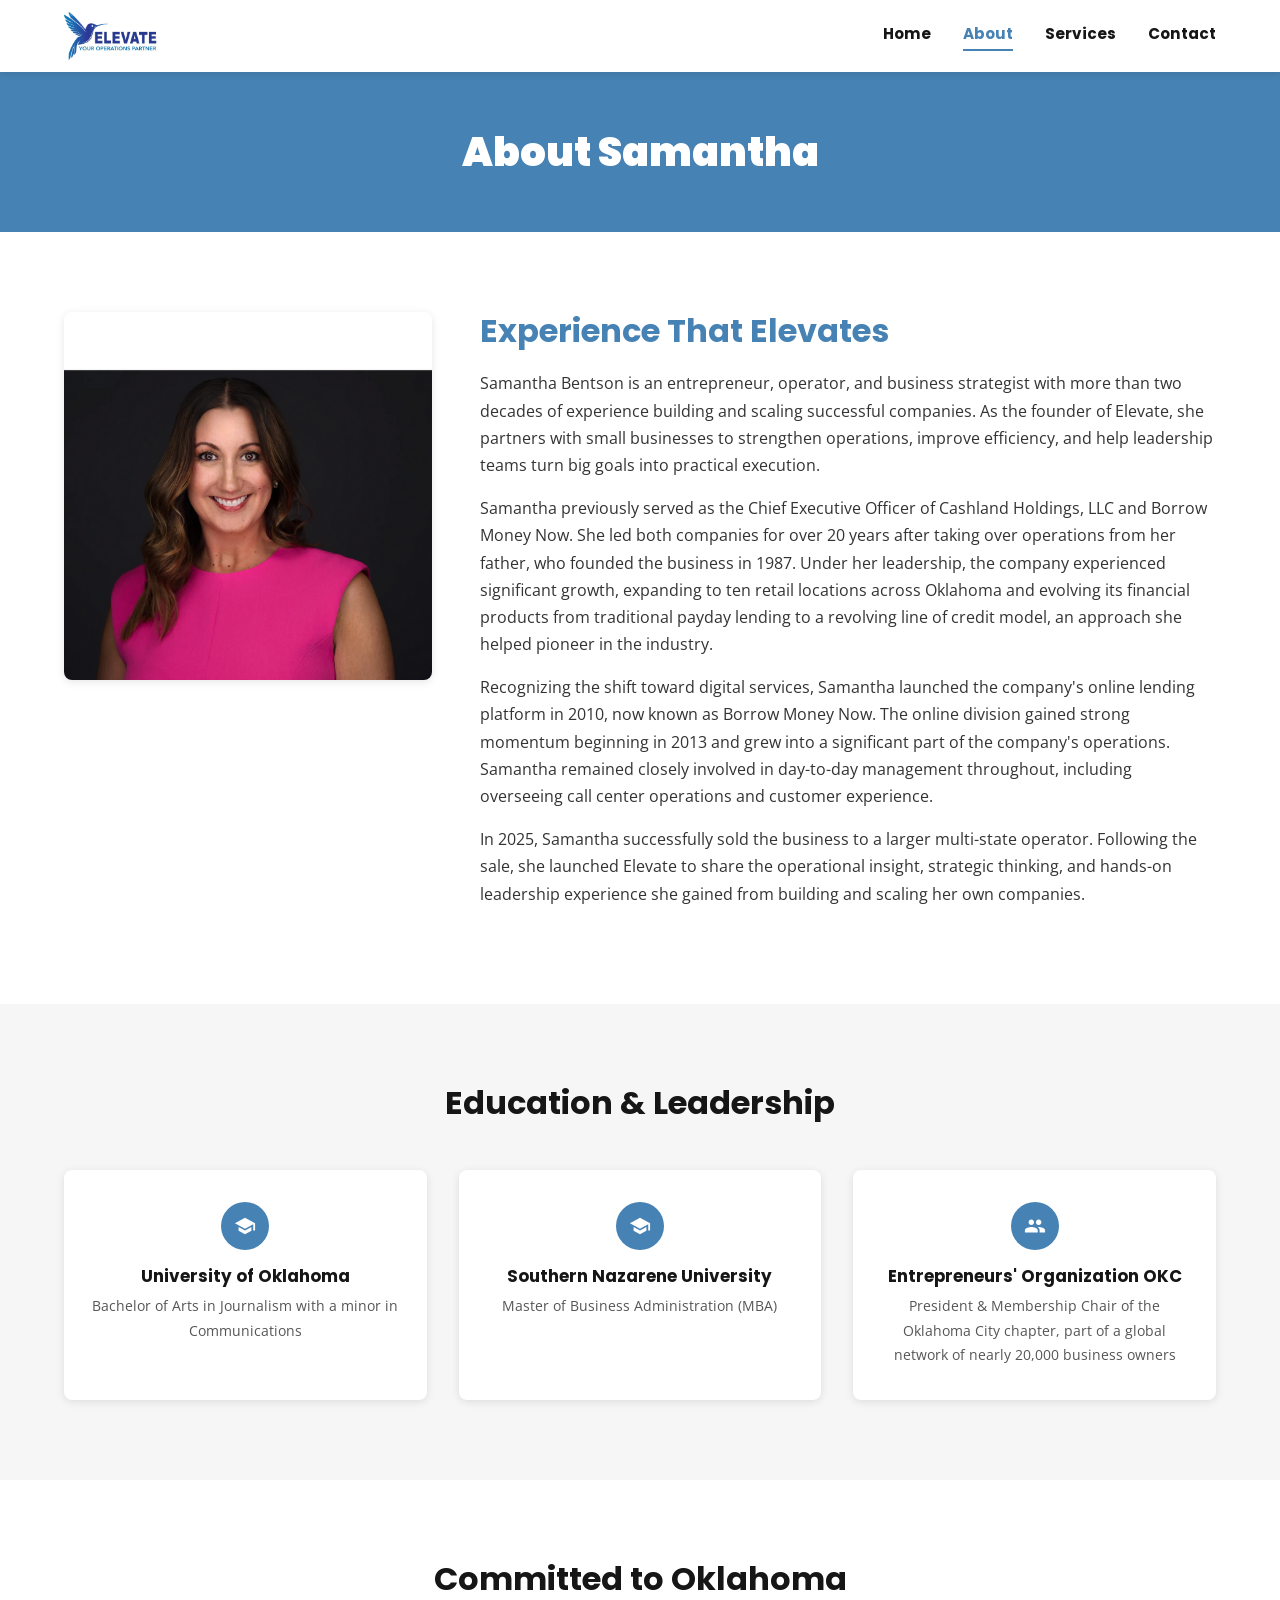
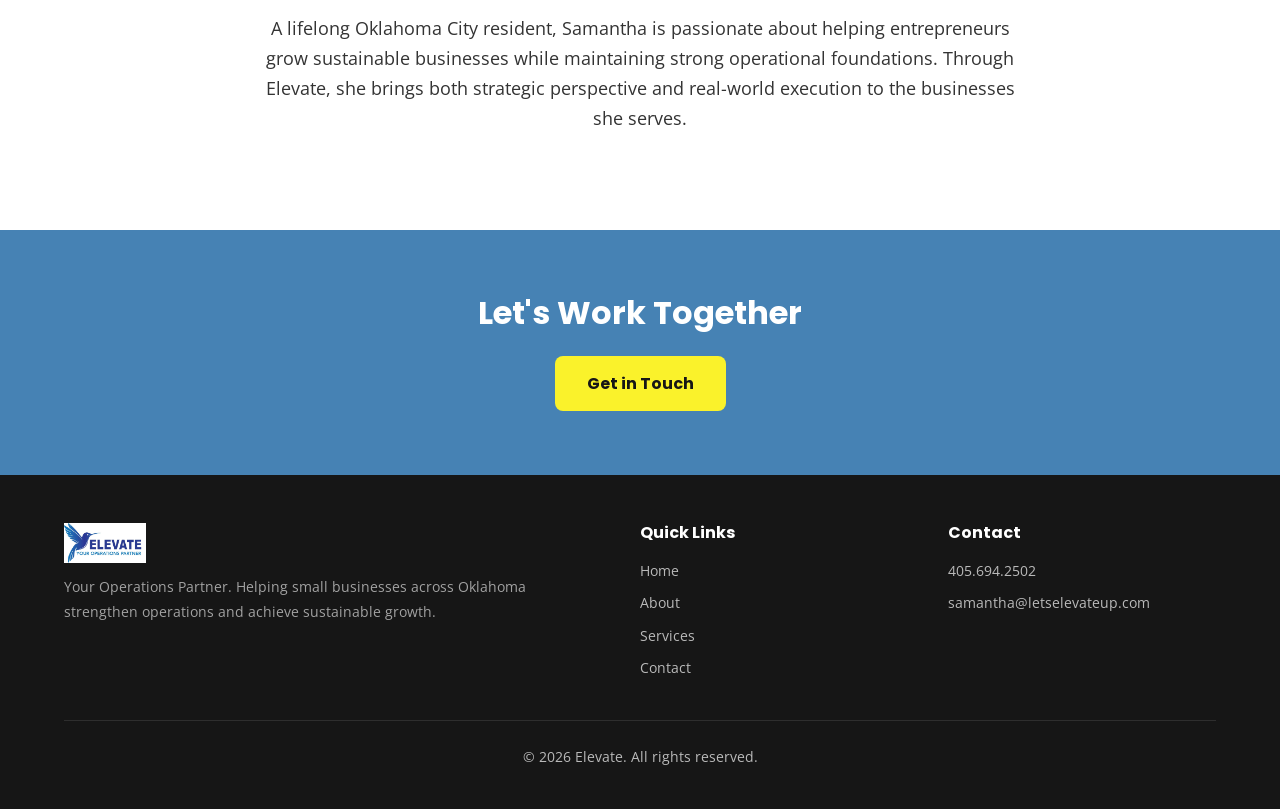
==== about.html @ c85744e4 "feat: add about page with bio, credentials, and personal touch section" ====
<!DOCTYPE html>
<html lang="en">
<head>
  <meta charset="UTF-8">
  <meta name="viewport" content="width=device-width, initial-scale=1.0">
  <title>About Samantha Bentson | Elevate Business Consulting</title>
  <meta name="description" content="Learn about Samantha Bentson, founder of Elevate, and her 20+ years of experience building and scaling successful businesses in Oklahoma City.">
  <meta property="og:title" content="About Samantha Bentson | Elevate">
  <meta property="og:description" content="20+ years of hands-on experience building and scaling businesses. Samantha Bentson founded Elevate to help small businesses grow.">
  <meta property="og:image" content="assets/headshot.png">
  <meta property="og:type" content="website">
  <link rel="canonical" href="https://letselevateup.com/about">
  <link rel="stylesheet" href="css/styles.css">
</head>
<body>

  <!-- Navigation -->
  <nav class="nav">
    <div class="container nav__inner">
      <a href="index.html" class="nav__logo">
        <img src="assets/logo-full.jpg" alt="Elevate - Your Operations Partner">
      </a>
      <button class="nav__toggle" aria-label="Toggle navigation">
        <span></span>
        <span></span>
        <span></span>
      </button>
      <div class="nav__links">
        <a href="index.html">Home</a>
        <a href="about.html" class="active">About</a>
        <a href="services.html">Services</a>
        <a href="contact.html">Contact</a>
      </div>
    </div>
  </nav>

  <!-- Page Header -->
  <section class="page-header">
    <div class="container">
      <h1>About Samantha</h1>
    </div>
  </section>

  <!-- Bio Section -->
  <section class="section">
    <div class="container about-bio">
      <div class="about-bio__image">
        <img src="assets/headshot.png" alt="Samantha Bentson, Founder and CEO of Elevate">
      </div>
      <div class="about-bio__text">
        <h2>Experience That Elevates</h2>
        <p>Samantha Bentson is an entrepreneur, operator, and business strategist with more than two decades of experience building and scaling successful companies. As the founder of Elevate, she partners with small businesses to strengthen operations, improve efficiency, and help leadership teams turn big goals into practical execution.</p>
        <p>Samantha previously served as the Chief Executive Officer of Cashland Holdings, LLC and Borrow Money Now. She led both companies for over 20 years after taking over operations from her father, who founded the business in 1987. Under her leadership, the company experienced significant growth, expanding to ten retail locations across Oklahoma and evolving its financial products from traditional payday lending to a revolving line of credit model, an approach she helped pioneer in the industry.</p>
        <p>Recognizing the shift toward digital services, Samantha launched the company's online lending platform in 2010, now known as Borrow Money Now. The online division gained strong momentum beginning in 2013 and grew into a significant part of the company's operations. Samantha remained closely involved in day-to-day management throughout, including overseeing call center operations and customer experience.</p>
        <p>In 2025, Samantha successfully sold the business to a larger multi-state operator. Following the sale, she launched Elevate to share the operational insight, strategic thinking, and hands-on leadership experience she gained from building and scaling her own companies.</p>
      </div>
    </div>
  </section>

  <!-- Credentials -->
  <section class="section section--gray">
    <div class="container">
      <div class="section__header">
        <h2>Education &amp; Leadership</h2>
      </div>
      <div class="credentials">

        <div class="credential-card">
          <div class="credential-card__icon">
            <svg viewBox="0 0 24 24" xmlns="http://www.w3.org/2000/svg"><path d="M5 13.18v4L12 21l7-3.82v-4L12 17l-7-3.82zM12 3L1 9l11 6 9-4.91V17h2V9L12 3z"/></svg>
          </div>
          <h3>University of Oklahoma</h3>
          <p>Bachelor of Arts in Journalism with a minor in Communications</p>
        </div>

        <div class="credential-card">
          <div class="credential-card__icon">
            <svg viewBox="0 0 24 24" xmlns="http://www.w3.org/2000/svg"><path d="M5 13.18v4L12 21l7-3.82v-4L12 17l-7-3.82zM12 3L1 9l11 6 9-4.91V17h2V9L12 3z"/></svg>
          </div>
          <h3>Southern Nazarene University</h3>
          <p>Master of Business Administration (MBA)</p>
        </div>

        <div class="credential-card">
          <div class="credential-card__icon">
            <svg viewBox="0 0 24 24" xmlns="http://www.w3.org/2000/svg"><path d="M16 11c1.66 0 2.99-1.34 2.99-3S17.66 5 16 5s-3 1.34-3 3 1.34 3 3 3zm-8 0c1.66 0 2.99-1.34 2.99-3S9.66 5 8 5 5 6.34 5 8s1.34 3 3 3zm0 2c-2.33 0-7 1.17-7 3.5V19h14v-2.5c0-2.33-4.67-3.5-7-3.5zm8 0c-.29 0-.62.02-.97.05 1.16.84 1.97 1.97 1.97 3.45V19h6v-2.5c0-2.33-4.67-3.5-7-3.5z"/></svg>
          </div>
          <h3>Entrepreneurs' Organization OKC</h3>
          <p>President &amp; Membership Chair of the Oklahoma City chapter, part of a global network of nearly 20,000 business owners</p>
        </div>

      </div>
    </div>
  </section>

  <!-- Personal Touch -->
  <section class="section">
    <div class="container" style="max-width: 800px; text-align: center;">
      <h2>Committed to Oklahoma</h2>
      <p style="font-size: 1.1rem; margin-top: 16px;">A lifelong Oklahoma City resident, Samantha is passionate about helping entrepreneurs grow sustainable businesses while maintaining strong operational foundations. Through Elevate, she brings both strategic perspective and real-world execution to the businesses she serves.</p>
    </div>
  </section>

  <!-- CTA Banner -->
  <section class="cta-banner">
    <div class="container">
      <h2>Let's Work Together</h2>
      <a href="contact.html" class="btn btn--accent">Get in Touch</a>
    </div>
  </section>

  <!-- Footer -->
  <footer class="footer">
    <div class="container">
      <div class="footer__inner">
        <div class="footer__brand">
          <img src="assets/logo-full.jpg" alt="Elevate">
          <p>Your Operations Partner. Helping small businesses across Oklahoma strengthen operations and achieve sustainable growth.</p>
        </div>
        <div class="footer__links">
          <h4>Quick Links</h4>
          <a href="index.html">Home</a>
          <a href="about.html">About</a>
          <a href="services.html">Services</a>
          <a href="contact.html">Contact</a>
        </div>
        <div class="footer__contact">
          <h4>Contact</h4>
          <a href="tel:4056942502">405.694.2502</a>
          <a href="mailto:samantha@letselevateup.com">samantha@letselevateup.com</a>
        </div>
      </div>
      <div class="footer__bottom">
        <p>&copy; 2026 Elevate. All rights reserved.</p>
      </div>
    </div>
  </footer>

  <script src="js/main.js"></script>
</body>
</html>
---- css/styles.css ----
/* ============================================
   Elevate Website - Shared Styles
   ============================================ */

/* Google Fonts */
@import url('https://fonts.googleapis.com/css2?family=Open+Sans:wght@400;600;700&family=Poppins:wght@700;900&display=swap');

/* Custom Properties */
:root {
  --primary: #4682B4;
  --primary-dark: #3A6F99;
  --primary-light: #5A9FD4;
  --accent: #FAF22B;
  --accent-hover: #E8E025;
  --white: #FFFFFF;
  --light-gray: #F6F6F6;
  --dark: #161616;
  --text: #333333;
  --text-light: #555555;
  --shadow: 0 2px 8px rgba(0, 0, 0, 0.1);
  --shadow-hover: 0 4px 16px rgba(0, 0, 0, 0.15);
  --radius: 8px;
  --transition: 0.3s ease;
  --max-width: 1200px;
}

/* Reset */
*,
*::before,
*::after {
  box-sizing: border-box;
  margin: 0;
  padding: 0;
}

html {
  scroll-behavior: smooth;
}

body {
  font-family: 'Open Sans', Arial, sans-serif;
  font-size: 16px;
  line-height: 1.7;
  color: var(--text);
  background-color: var(--white);
  -webkit-font-smoothing: antialiased;
}

img {
  max-width: 100%;
  height: auto;
  display: block;
}

a {
  color: var(--primary);
  text-decoration: none;
  transition: color var(--transition);
}

a:hover {
  color: var(--primary-dark);
}

ul {
  list-style: none;
}

/* Typography */
h1, h2, h3, h4 {
  font-family: 'Poppins', sans-serif;
  font-weight: 700;
  line-height: 1.2;
  color: var(--dark);
}

h1 {
  font-size: 2.75rem;
  font-weight: 900;
}

h2 {
  font-size: 2rem;
}

h3 {
  font-size: 1.25rem;
}

p {
  margin-bottom: 1rem;
}

/* Layout */
.container {
  max-width: var(--max-width);
  margin: 0 auto;
  padding: 0 24px;
}

.section {
  padding: 80px 0;
}

.section--gray {
  background-color: var(--light-gray);
}

.section--blue {
  background-color: var(--primary);
  color: var(--white);
}

.section--blue h2,
.section--blue h3,
.section--blue p {
  color: var(--white);
}

.section__header {
  text-align: center;
  margin-bottom: 48px;
}

.section__header p {
  max-width: 640px;
  margin: 16px auto 0;
  color: var(--text-light);
  font-size: 1.1rem;
}

/* Buttons */
.btn {
  display: inline-block;
  padding: 14px 32px;
  font-family: 'Poppins', sans-serif;
  font-weight: 700;
  font-size: 1rem;
  border: none;
  border-radius: var(--radius);
  cursor: pointer;
  transition: all var(--transition);
  text-align: center;
}

.btn--accent {
  background-color: var(--accent);
  color: var(--dark);
}

.btn--accent:hover {
  background-color: var(--accent-hover);
  color: var(--dark);
  transform: translateY(-2px);
  box-shadow: var(--shadow-hover);
}

.btn--white {
  background-color: var(--white);
  color: var(--primary);
}

.btn--white:hover {
  background-color: var(--light-gray);
  color: var(--primary-dark);
  transform: translateY(-2px);
}

.btn--outline {
  background-color: transparent;
  color: var(--white);
  border: 2px solid var(--white);
}

.btn--outline:hover {
  background-color: var(--white);
  color: var(--primary);
}

/* ============================================
   Navigation
   ============================================ */
.nav {
  position: sticky;
  top: 0;
  z-index: 1000;
  background-color: var(--white);
  box-shadow: var(--shadow);
}

.nav__inner {
  display: flex;
  align-items: center;
  justify-content: space-between;
  height: 72px;
}

.nav__logo img {
  height: 48px;
  width: auto;
}

.nav__links {
  display: flex;
  gap: 32px;
  align-items: center;
}

.nav__links a {
  font-family: 'Poppins', sans-serif;
  font-weight: 700;
  font-size: 0.95rem;
  color: var(--dark);
  position: relative;
  padding-bottom: 4px;
}

.nav__links a::after {
  content: '';
  position: absolute;
  bottom: 0;
  left: 0;
  width: 0;
  height: 2px;
  background-color: var(--primary);
  transition: width var(--transition);
}

.nav__links a:hover::after,
.nav__links a.active::after {
  width: 100%;
}

.nav__links a.active {
  color: var(--primary);
}

.nav__toggle {
  display: none;
  flex-direction: column;
  gap: 5px;
  cursor: pointer;
  background: none;
  border: none;
  padding: 4px;
}

.nav__toggle span {
  display: block;
  width: 26px;
  height: 3px;
  background-color: var(--dark);
  border-radius: 2px;
  transition: all var(--transition);
}

.nav__toggle.open span:nth-child(1) {
  transform: rotate(45deg) translate(6px, 6px);
}

.nav__toggle.open span:nth-child(2) {
  opacity: 0;
}

.nav__toggle.open span:nth-child(3) {
  transform: rotate(-45deg) translate(6px, -6px);
}

/* ============================================
   Hero Section
   ============================================ */
.hero {
  background-color: var(--primary);
  color: var(--white);
  padding: 80px 0;
  overflow: hidden;
}

.hero__inner {
  display: grid;
  grid-template-columns: 1fr 1fr;
  gap: 48px;
  align-items: center;
}

.hero__content h1 {
  color: var(--white);
  margin-bottom: 20px;
}

.hero__content p {
  font-size: 1.15rem;
  line-height: 1.8;
  margin-bottom: 32px;
  opacity: 0.95;
}

.hero__image {
  display: flex;
  justify-content: center;
}

.hero__image img {
  width: 380px;
  height: 380px;
  object-fit: cover;
  border-radius: 50%;
  border: 5px solid rgba(255, 255, 255, 0.2);
  box-shadow: 0 8px 32px rgba(0, 0, 0, 0.2);
}

/* ============================================
   Why Elevate Section
   ============================================ */
.why-grid {
  display: grid;
  grid-template-columns: repeat(3, 1fr);
  gap: 40px;
}

.why-card {
  text-align: center;
  padding: 32px 24px;
}

.why-card__icon {
  width: 64px;
  height: 64px;
  margin: 0 auto 20px;
  background-color: var(--primary);
  border-radius: 50%;
  display: flex;
  align-items: center;
  justify-content: center;
}

.why-card__icon svg {
  width: 28px;
  height: 28px;
  fill: var(--white);
}

.why-card h3 {
  margin-bottom: 12px;
}

.why-card p {
  color: var(--text-light);
  font-size: 0.95rem;
}

/* ============================================
   Services Grid
   ============================================ */
.services-grid {
  display: grid;
  grid-template-columns: repeat(4, 1fr);
  gap: 24px;
}

.service-card {
  background-color: var(--white);
  border-radius: var(--radius);
  padding: 32px 24px;
  box-shadow: var(--shadow);
  transition: all var(--transition);
  text-align: center;
}

.service-card:hover {
  transform: translateY(-4px);
  box-shadow: var(--shadow-hover);
}

.service-card__icon {
  width: 56px;
  height: 56px;
  margin: 0 auto 16px;
  background-color: var(--primary);
  border-radius: 50%;
  display: flex;
  align-items: center;
  justify-content: center;
}

.service-card__icon svg {
  width: 24px;
  height: 24px;
  fill: var(--white);
}

.service-card h3 {
  margin-bottom: 10px;
  font-size: 1.1rem;
}

.service-card p {
  font-size: 0.9rem;
  color: var(--text-light);
}

/* Services page - wider cards with more detail */
.services-detail-grid {
  display: grid;
  grid-template-columns: repeat(2, 1fr);
  gap: 32px;
}

.service-detail-card {
  background-color: var(--white);
  border-radius: var(--radius);
  padding: 40px 32px;
  box-shadow: var(--shadow);
  transition: all var(--transition);
  display: flex;
  gap: 24px;
  align-items: flex-start;
}

.service-detail-card:hover {
  transform: translateY(-2px);
  box-shadow: var(--shadow-hover);
}

.service-detail-card__icon {
  width: 56px;
  height: 56px;
  min-width: 56px;
  background-color: var(--primary);
  border-radius: 50%;
  display: flex;
  align-items: center;
  justify-content: center;
}

.service-detail-card__icon svg {
  width: 24px;
  height: 24px;
  fill: var(--white);
}

.service-detail-card h3 {
  margin-bottom: 8px;
}

.service-detail-card p {
  font-size: 0.95rem;
  color: var(--text-light);
  margin-bottom: 0;
}

/* ============================================
   How It Works
   ============================================ */
.steps {
  display: grid;
  grid-template-columns: repeat(3, 1fr);
  gap: 40px;
  text-align: center;
}

.step__number {
  width: 56px;
  height: 56px;
  margin: 0 auto 16px;
  background-color: var(--accent);
  border-radius: 50%;
  display: flex;
  align-items: center;
  justify-content: center;
  font-family: 'Poppins', sans-serif;
  font-weight: 900;
  font-size: 1.5rem;
  color: var(--dark);
}

.step h3 {
  margin-bottom: 8px;
}

.step p {
  color: var(--text-light);
  font-size: 0.95rem;
}

/* ============================================
   CTA Banner
   ============================================ */
.cta-banner {
  background-color: var(--primary);
  color: var(--white);
  padding: 64px 0;
  text-align: center;
}

.cta-banner h2 {
  color: var(--white);
  margin-bottom: 24px;
}

/* ============================================
   Page Header
   ============================================ */
.page-header {
  background-color: var(--primary);
  color: var(--white);
  padding: 56px 0;
  text-align: center;
}

.page-header h1 {
  color: var(--white);
  font-size: 2.5rem;
}

/* ============================================
   About Page
   ============================================ */
.about-bio {
  display: grid;
  grid-template-columns: 1fr 2fr;
  gap: 48px;
  align-items: start;
}

.about-bio__image img {
  width: 100%;
  border-radius: var(--radius);
  box-shadow: var(--shadow);
}

.about-bio__text h2 {
  margin-bottom: 20px;
  color: var(--primary);
}

.credentials {
  display: grid;
  grid-template-columns: repeat(3, 1fr);
  gap: 32px;
}

.credential-card {
  text-align: center;
  padding: 32px 24px;
  background-color: var(--white);
  border-radius: var(--radius);
  box-shadow: var(--shadow);
}

.credential-card__icon {
  width: 48px;
  height: 48px;
  margin: 0 auto 16px;
  background-color: var(--primary);
  border-radius: 50%;
  display: flex;
  align-items: center;
  justify-content: center;
}

.credential-card__icon svg {
  width: 22px;
  height: 22px;
  fill: var(--white);
}

.credential-card h3 {
  font-size: 1.05rem;
  margin-bottom: 8px;
}

.credential-card p {
  font-size: 0.9rem;
  color: var(--text-light);
  margin-bottom: 0;
}

/* ============================================
   Contact Page
   ============================================ */
.contact-grid {
  display: grid;
  grid-template-columns: 3fr 2fr;
  gap: 48px;
  align-items: start;
}

.contact-form {
  background-color: var(--white);
  border-radius: var(--radius);
  padding: 40px;
  box-shadow: var(--shadow);
}

.form-group {
  margin-bottom: 20px;
}

.form-group label {
  display: block;
  font-family: 'Poppins', sans-serif;
  font-weight: 700;
  font-size: 0.9rem;
  margin-bottom: 6px;
  color: var(--dark);
}

.form-group input,
.form-group textarea {
  width: 100%;
  padding: 12px 16px;
  border: 2px solid #E0E0E0;
  border-radius: var(--radius);
  font-family: 'Open Sans', sans-serif;
  font-size: 1rem;
  color: var(--text);
  transition: border-color var(--transition);
}

.form-group input:focus,
.form-group textarea:focus {
  outline: none;
  border-color: var(--primary);
}

.form-group textarea {
  min-height: 140px;
  resize: vertical;
}

.form-group .optional {
  font-size: 0.85rem;
  color: var(--text-light);
  font-weight: 400;
}

.contact-info {
  padding: 40px;
}

.contact-info__item {
  margin-bottom: 32px;
}

.contact-info__item h3 {
  margin-bottom: 8px;
  color: var(--primary);
}

.contact-info__item a {
  font-size: 1.1rem;
  font-weight: 600;
}

.contact-info__item p {
  color: var(--text-light);
  font-size: 0.95rem;
}

.contact-cta {
  text-align: center;
  padding: 48px 0;
}

.contact-cta p {
  font-size: 1.15rem;
}

.contact-cta a {
  font-weight: 700;
  color: var(--primary);
}

/* ============================================
   Footer
   ============================================ */
.footer {
  background-color: var(--dark);
  color: rgba(255, 255, 255, 0.7);
  padding: 48px 0 24px;
}

.footer__inner {
  display: grid;
  grid-template-columns: 2fr 1fr 1fr;
  gap: 40px;
  margin-bottom: 32px;
}

.footer__brand img {
  height: 40px;
  margin-bottom: 12px;
}

.footer__brand p {
  font-size: 0.9rem;
  color: rgba(255, 255, 255, 0.6);
}

.footer h4 {
  color: var(--white);
  font-size: 1rem;
  margin-bottom: 16px;
}

.footer__links a {
  display: block;
  color: rgba(255, 255, 255, 0.7);
  font-size: 0.9rem;
  margin-bottom: 8px;
}

.footer__links a:hover {
  color: var(--white);
}

.footer__contact p,
.footer__contact a {
  font-size: 0.9rem;
  color: rgba(255, 255, 255, 0.7);
  display: block;
  margin-bottom: 8px;
}

.footer__contact a:hover {
  color: var(--white);
}

.footer__bottom {
  border-top: 1px solid rgba(255, 255, 255, 0.1);
  padding-top: 24px;
  text-align: center;
  font-size: 0.85rem;
}

/* ============================================
   Responsive Design
   ============================================ */

/* Tablet */
@media (max-width: 1024px) {
  h1 { font-size: 2.25rem; }
  h2 { font-size: 1.75rem; }

  .services-grid {
    grid-template-columns: repeat(2, 1fr);
  }

  .footer__inner {
    grid-template-columns: 1fr 1fr;
  }
}

/* Mobile */
@media (max-width: 768px) {
  h1 { font-size: 1.85rem; }
  h2 { font-size: 1.5rem; }

  .section { padding: 56px 0; }

  /* Mobile Nav */
  .nav__toggle {
    display: flex;
  }

  .nav__links {
    display: none;
    position: absolute;
    top: 72px;
    left: 0;
    right: 0;
    flex-direction: column;
    background-color: var(--white);
    padding: 24px;
    gap: 16px;
    box-shadow: 0 4px 12px rgba(0, 0, 0, 0.1);
  }

  .nav__links.open {
    display: flex;
  }

  /* Hero */
  .hero { padding: 48px 0; }

  .hero__inner {
    grid-template-columns: 1fr;
    text-align: center;
  }

  .hero__image {
    order: -1;
  }

  .hero__image img {
    width: 260px;
    height: 260px;
  }

  .hero__content .btn {
    width: 100%;
    max-width: 300px;
  }

  /* Why Elevate */
  .why-grid {
    grid-template-columns: 1fr;
    gap: 24px;
  }

  /* Services */
  .services-grid {
    grid-template-columns: 1fr;
  }

  .services-detail-grid {
    grid-template-columns: 1fr;
  }

  .service-detail-card {
    flex-direction: column;
    text-align: center;
    align-items: center;
  }

  /* Steps */
  .steps {
    grid-template-columns: 1fr;
    gap: 32px;
  }

  /* About */
  .about-bio {
    grid-template-columns: 1fr;
    text-align: center;
  }

  .about-bio__image img {
    max-width: 300px;
    margin: 0 auto;
  }

  .about-bio__text {
    text-align: left;
  }

  .credentials {
    grid-template-columns: 1fr;
  }

  /* Contact */
  .contact-grid {
    grid-template-columns: 1fr;
  }

  .contact-form {
    padding: 24px;
  }

  /* Footer */
  .footer__inner {
    grid-template-columns: 1fr;
    gap: 24px;
  }
}
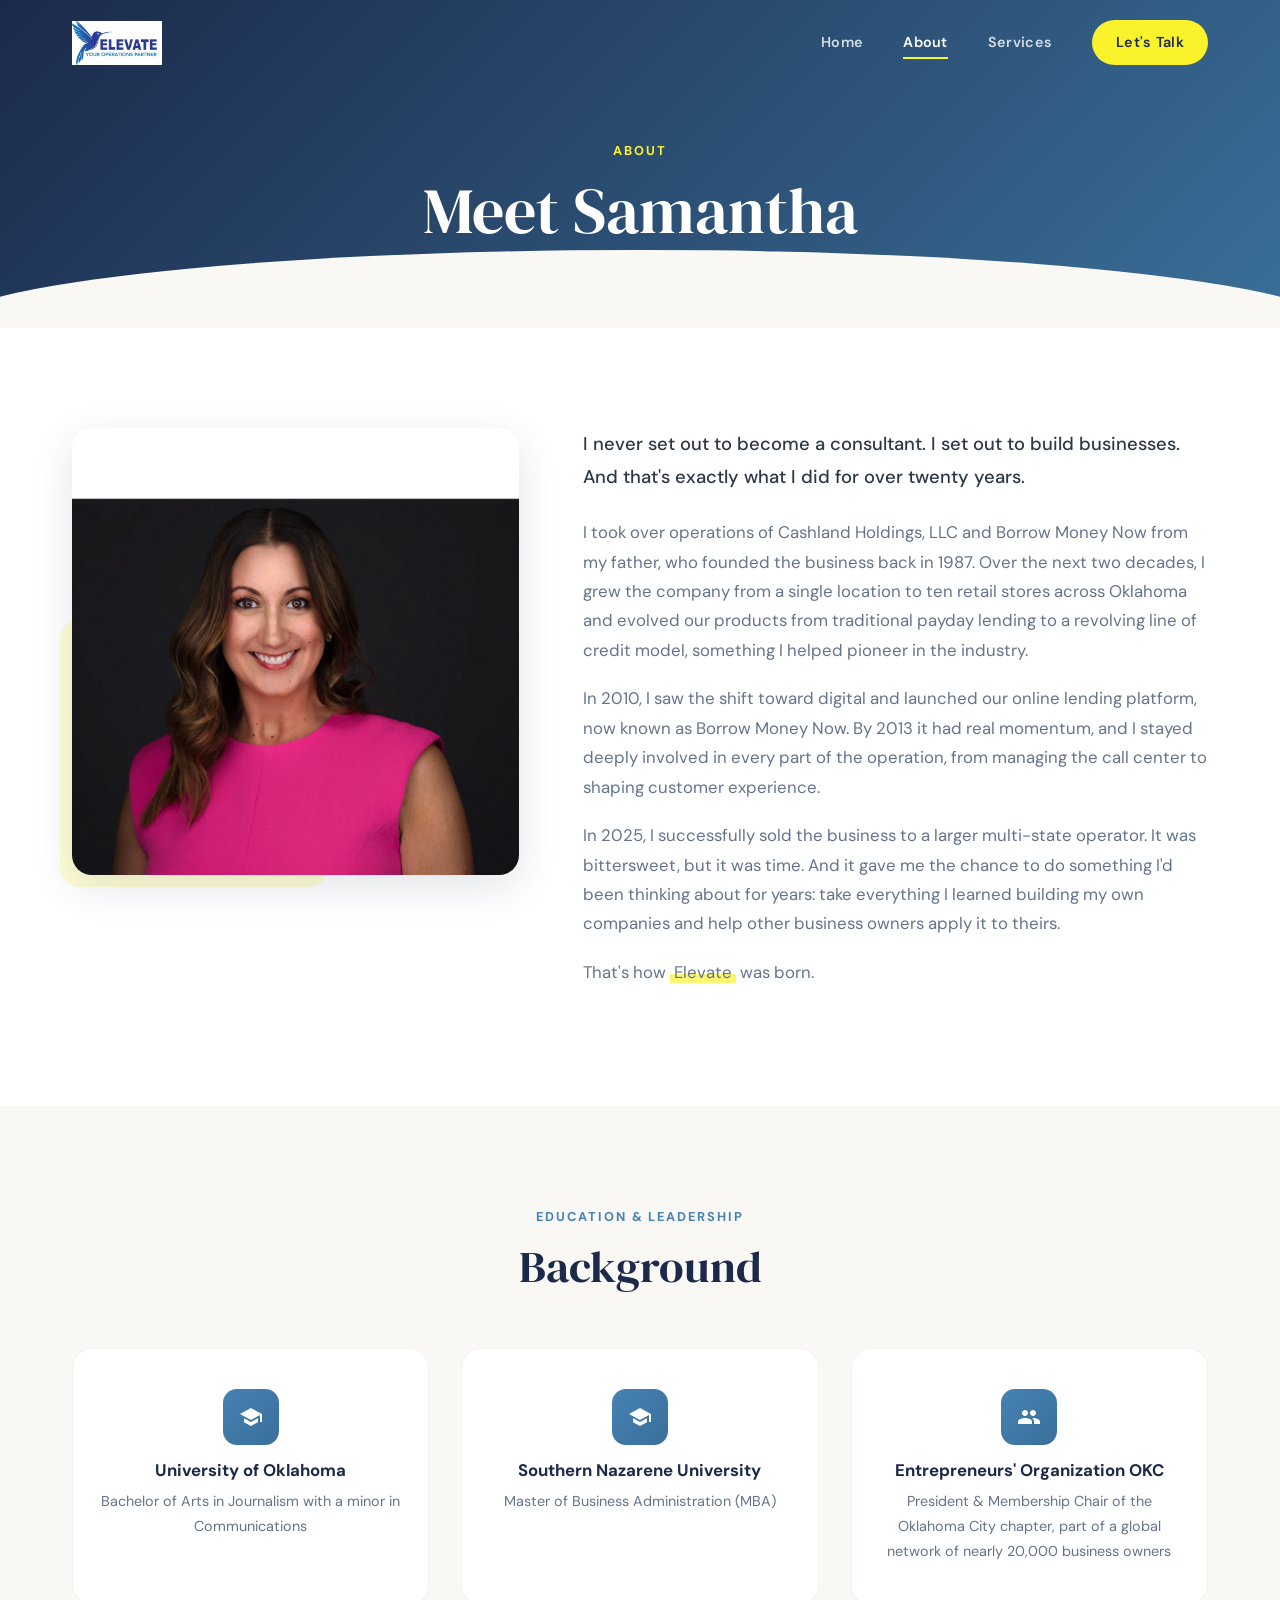
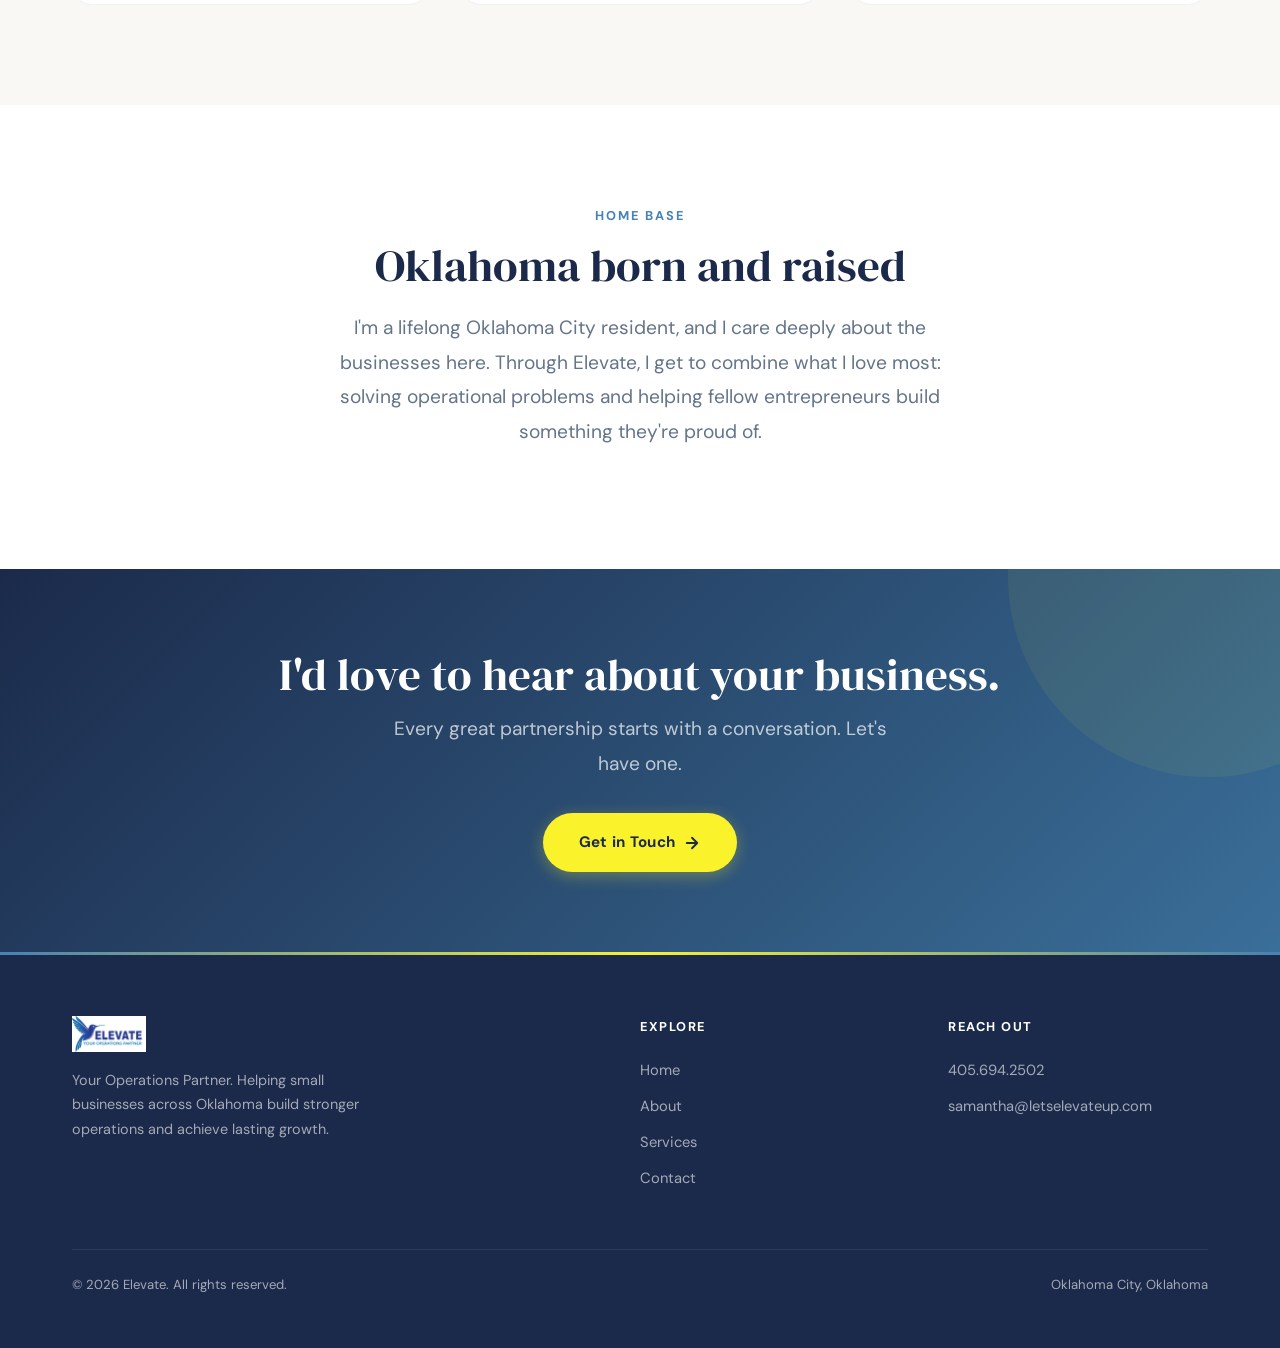
==== commit 60fa793a: "redesign: editorial aesthetic with animations, warm copy, and polished visuals - DM Serif Display + " ====
--- a/about.html
+++ b/about.html
@@ -4,9 +4,9 @@
   <meta charset="UTF-8">
   <meta name="viewport" content="width=device-width, initial-scale=1.0">
   <title>About Samantha Bentson | Elevate Business Consulting</title>
-  <meta name="description" content="Learn about Samantha Bentson, founder of Elevate, and her 20+ years of experience building and scaling successful businesses in Oklahoma City.">
+  <meta name="description" content="Samantha Bentson built and scaled companies for over 20 years before founding Elevate to help other Oklahoma business owners do the same.">
   <meta property="og:title" content="About Samantha Bentson | Elevate">
-  <meta property="og:description" content="20+ years of hands-on experience building and scaling businesses. Samantha Bentson founded Elevate to help small businesses grow.">
+  <meta property="og:description" content="20+ years of hands-on experience building and scaling businesses in Oklahoma. Now helping other business owners grow.">
   <meta property="og:image" content="assets/headshot.png">
   <meta property="og:type" content="website">
   <link rel="canonical" href="https://letselevateup.com/about">
@@ -21,15 +21,13 @@
         <img src="assets/logo-full.jpg" alt="Elevate - Your Operations Partner">
       </a>
       <button class="nav__toggle" aria-label="Toggle navigation">
-        <span></span>
-        <span></span>
-        <span></span>
+        <span></span><span></span><span></span>
       </button>
       <div class="nav__links">
         <a href="index.html">Home</a>
         <a href="about.html" class="active">About</a>
         <a href="services.html">Services</a>
-        <a href="contact.html">Contact</a>
+        <a href="contact.html" class="nav__cta">Let's Talk</a>
       </div>
     </div>
   </nav>
@@ -37,35 +35,37 @@
   <!-- Page Header -->
   <section class="page-header">
     <div class="container">
-      <h1>About Samantha</h1>
+      <span class="eyebrow">About</span>
+      <h1>Meet Samantha</h1>
     </div>
   </section>
 
   <!-- Bio Section -->
-  <section class="section">
+  <section class="section" style="background: var(--white);">
     <div class="container about-bio">
-      <div class="about-bio__image">
+      <div class="about-bio__image reveal-left">
         <img src="assets/headshot.png" alt="Samantha Bentson, Founder and CEO of Elevate">
       </div>
-      <div class="about-bio__text">
-        <h2>Experience That Elevates</h2>
-        <p>Samantha Bentson is an entrepreneur, operator, and business strategist with more than two decades of experience building and scaling successful companies. As the founder of Elevate, she partners with small businesses to strengthen operations, improve efficiency, and help leadership teams turn big goals into practical execution.</p>
-        <p>Samantha previously served as the Chief Executive Officer of Cashland Holdings, LLC and Borrow Money Now. She led both companies for over 20 years after taking over operations from her father, who founded the business in 1987. Under her leadership, the company experienced significant growth, expanding to ten retail locations across Oklahoma and evolving its financial products from traditional payday lending to a revolving line of credit model, an approach she helped pioneer in the industry.</p>
-        <p>Recognizing the shift toward digital services, Samantha launched the company's online lending platform in 2010, now known as Borrow Money Now. The online division gained strong momentum beginning in 2013 and grew into a significant part of the company's operations. Samantha remained closely involved in day-to-day management throughout, including overseeing call center operations and customer experience.</p>
-        <p>In 2025, Samantha successfully sold the business to a larger multi-state operator. Following the sale, she launched Elevate to share the operational insight, strategic thinking, and hands-on leadership experience she gained from building and scaling her own companies.</p>
+      <div class="about-bio__text reveal-right">
+        <p class="lead">I never set out to become a consultant. I set out to build businesses. And that's exactly what I did for over twenty years.</p>
+        <p>I took over operations of Cashland Holdings, LLC and Borrow Money Now from my father, who founded the business back in 1987. Over the next two decades, I grew the company from a single location to ten retail stores across Oklahoma and evolved our products from traditional payday lending to a revolving line of credit model, something I helped pioneer in the industry.</p>
+        <p>In 2010, I saw the shift toward digital and launched our online lending platform, now known as Borrow Money Now. By 2013 it had real momentum, and I stayed deeply involved in every part of the operation, from managing the call center to shaping customer experience.</p>
+        <p>In 2025, I successfully sold the business to a larger multi-state operator. It was bittersweet, but it was time. And it gave me the chance to do something I'd been thinking about for years: take everything I learned building my own companies and help other business owners apply it to theirs.</p>
+        <p>That's how <span class="highlight">Elevate</span> was born.</p>
       </div>
     </div>
   </section>
 
   <!-- Credentials -->
-  <section class="section section--gray">
+  <section class="section">
     <div class="container">
-      <div class="section__header">
-        <h2>Education &amp; Leadership</h2>
+      <div style="text-align: center; margin-bottom: 56px;" class="reveal">
+        <span class="eyebrow">Education &amp; Leadership</span>
+        <h2>Background</h2>
       </div>
-      <div class="credentials">
+      <div class="credentials stagger">
 
-        <div class="credential-card">
+        <div class="credential-card reveal">
           <div class="credential-card__icon">
             <svg viewBox="0 0 24 24" xmlns="http://www.w3.org/2000/svg"><path d="M5 13.18v4L12 21l7-3.82v-4L12 17l-7-3.82zM12 3L1 9l11 6 9-4.91V17h2V9L12 3z"/></svg>
           </div>
@@ -73,7 +73,7 @@
           <p>Bachelor of Arts in Journalism with a minor in Communications</p>
         </div>
 
-        <div class="credential-card">
+        <div class="credential-card reveal">
           <div class="credential-card__icon">
             <svg viewBox="0 0 24 24" xmlns="http://www.w3.org/2000/svg"><path d="M5 13.18v4L12 21l7-3.82v-4L12 17l-7-3.82zM12 3L1 9l11 6 9-4.91V17h2V9L12 3z"/></svg>
           </div>
@@ -81,7 +81,7 @@
           <p>Master of Business Administration (MBA)</p>
         </div>
 
-        <div class="credential-card">
+        <div class="credential-card reveal">
           <div class="credential-card__icon">
             <svg viewBox="0 0 24 24" xmlns="http://www.w3.org/2000/svg"><path d="M16 11c1.66 0 2.99-1.34 2.99-3S17.66 5 16 5s-3 1.34-3 3 1.34 3 3 3zm-8 0c1.66 0 2.99-1.34 2.99-3S9.66 5 8 5 5 6.34 5 8s1.34 3 3 3zm0 2c-2.33 0-7 1.17-7 3.5V19h14v-2.5c0-2.33-4.67-3.5-7-3.5zm8 0c-.29 0-.62.02-.97.05 1.16.84 1.97 1.97 1.97 3.45V19h6v-2.5c0-2.33-4.67-3.5-7-3.5z"/></svg>
           </div>
@@ -94,18 +94,23 @@
   </section>
 
   <!-- Personal Touch -->
-  <section class="section">
-    <div class="container" style="max-width: 800px; text-align: center;">
-      <h2>Committed to Oklahoma</h2>
-      <p style="font-size: 1.1rem; margin-top: 16px;">A lifelong Oklahoma City resident, Samantha is passionate about helping entrepreneurs grow sustainable businesses while maintaining strong operational foundations. Through Elevate, she brings both strategic perspective and real-world execution to the businesses she serves.</p>
+  <section class="section" style="background: var(--white);">
+    <div class="container reveal" style="max-width: 700px; text-align: center;">
+      <span class="eyebrow">Home Base</span>
+      <h2>Oklahoma born and raised</h2>
+      <p class="lead" style="margin-top: 20px;">I'm a lifelong Oklahoma City resident, and I care deeply about the businesses here. Through Elevate, I get to combine what I love most: solving operational problems and helping fellow entrepreneurs build something they're proud of.</p>
     </div>
   </section>
 
   <!-- CTA Banner -->
   <section class="cta-banner">
-    <div class="container">
-      <h2>Let's Work Together</h2>
-      <a href="contact.html" class="btn btn--accent">Get in Touch</a>
+    <div class="container reveal">
+      <h2>I'd love to hear about your business.</h2>
+      <p class="lead">Every great partnership starts with a conversation. Let's have one.</p>
+      <a href="contact.html" class="btn btn--primary">
+        Get in Touch
+        <svg viewBox="0 0 24 24" fill="none" stroke="currentColor" stroke-width="2.5" stroke-linecap="round" stroke-linejoin="round"><path d="M5 12h14M12 5l7 7-7 7"/></svg>
+      </a>
     </div>
   </section>
 
@@ -115,23 +120,24 @@
       <div class="footer__inner">
         <div class="footer__brand">
           <img src="assets/logo-full.jpg" alt="Elevate">
-          <p>Your Operations Partner. Helping small businesses across Oklahoma strengthen operations and achieve sustainable growth.</p>
+          <p>Your Operations Partner. Helping small businesses across Oklahoma build stronger operations and achieve lasting growth.</p>
         </div>
         <div class="footer__links">
-          <h4>Quick Links</h4>
+          <h4>Explore</h4>
           <a href="index.html">Home</a>
           <a href="about.html">About</a>
           <a href="services.html">Services</a>
           <a href="contact.html">Contact</a>
         </div>
         <div class="footer__contact">
-          <h4>Contact</h4>
+          <h4>Reach Out</h4>
           <a href="tel:4056942502">405.694.2502</a>
           <a href="mailto:samantha@letselevateup.com">samantha@letselevateup.com</a>
         </div>
       </div>
       <div class="footer__bottom">
         <p>&copy; 2026 Elevate. All rights reserved.</p>
+        <p>Oklahoma City, Oklahoma</p>
       </div>
     </div>
   </footer>
--- a/css/styles.css
+++ b/css/styles.css
@@ -1,537 +1,700 @@
 /* ============================================
-   Elevate Website - Shared Styles
+   Elevate Website — Editorial Design System
    ============================================ */
 
-/* Google Fonts */
-@import url('https://fonts.googleapis.com/css2?family=Open+Sans:wght@400;600;700&family=Poppins:wght@700;900&display=swap');
-
-/* Custom Properties */
+@import url('https://fonts.googleapis.com/css2?family=DM+Sans:ital,opsz,wght@0,9..40,400;0,9..40,500;0,9..40,600;0,9..40,700;1,9..40,400&family=DM+Serif+Display:ital@0;1&display=swap');
+
+/* ── Palette ────────────────────────────── */
 :root {
-  --primary: #4682B4;
-  --primary-dark: #3A6F99;
-  --primary-light: #5A9FD4;
-  --accent: #FAF22B;
-  --accent-hover: #E8E025;
-  --white: #FFFFFF;
-  --light-gray: #F6F6F6;
-  --dark: #161616;
-  --text: #333333;
-  --text-light: #555555;
-  --shadow: 0 2px 8px rgba(0, 0, 0, 0.1);
-  --shadow-hover: 0 4px 16px rgba(0, 0, 0, 0.15);
-  --radius: 8px;
-  --transition: 0.3s ease;
-  --max-width: 1200px;
-}
-
-/* Reset */
-*,
-*::before,
-*::after {
-  box-sizing: border-box;
-  margin: 0;
-  padding: 0;
-}
-
-html {
-  scroll-behavior: smooth;
-}
+  --navy:        #1B2A4A;
+  --navy-light:  #2A3F6B;
+  --blue:        #4682B4;
+  --blue-deep:   #3A6F99;
+  --blue-soft:   #6BA3CC;
+  --cream:       #FAF8F5;
+  --cream-dark:  #F0EDE8;
+  --yellow:      #FAF22B;
+  --yellow-soft:  #FCF670;
+  --white:       #FFFFFF;
+  --text:        #2D3748;
+  --text-light:  #64748B;
+  --text-muted:  #94A3B8;
+
+  --shadow-sm:   0 1px 3px rgba(27,42,74,0.06);
+  --shadow-md:   0 4px 20px rgba(27,42,74,0.08);
+  --shadow-lg:   0 12px 40px rgba(27,42,74,0.12);
+  --shadow-xl:   0 20px 60px rgba(27,42,74,0.16);
+
+  --radius:      12px;
+  --radius-lg:   20px;
+  --ease-out:    cubic-bezier(0.16, 1, 0.3, 1);
+  --ease-spring: cubic-bezier(0.34, 1.56, 0.64, 1);
+  --max-width:   1200px;
+}
+
+/* ── Reset ──────────────────────────────── */
+*, *::before, *::after { box-sizing: border-box; margin: 0; padding: 0; }
+html { scroll-behavior: smooth; -webkit-font-smoothing: antialiased; }
 
 body {
-  font-family: 'Open Sans', Arial, sans-serif;
-  font-size: 16px;
-  line-height: 1.7;
+  font-family: 'DM Sans', sans-serif;
+  font-size: 17px;
+  line-height: 1.75;
   color: var(--text);
-  background-color: var(--white);
-  -webkit-font-smoothing: antialiased;
-}
-
-img {
-  max-width: 100%;
-  height: auto;
+  background: var(--cream);
+  overflow-x: hidden;
+}
+
+img { max-width: 100%; height: auto; display: block; }
+a { color: inherit; text-decoration: none; }
+ul { list-style: none; }
+
+::selection {
+  background: var(--yellow);
+  color: var(--navy);
+}
+
+/* ── Typography ─────────────────────────── */
+h1, h2, h3 {
+  font-family: 'DM Serif Display', Georgia, serif;
+  font-weight: 400;
+  line-height: 1.15;
+  color: var(--navy);
+}
+
+h1 { font-size: clamp(2.5rem, 5vw, 4rem); }
+h2 { font-size: clamp(2rem, 3.5vw, 3rem); }
+h3 { font-size: clamp(1.2rem, 2vw, 1.5rem); }
+
+p { margin-bottom: 1.2rem; }
+
+.highlight {
+  background: linear-gradient(transparent 60%, var(--yellow-soft) 60%);
+  padding: 0 4px;
+}
+
+.eyebrow {
+  font-family: 'DM Sans', sans-serif;
+  font-size: 0.8rem;
+  font-weight: 700;
+  letter-spacing: 0.15em;
+  text-transform: uppercase;
+  color: var(--blue);
+  margin-bottom: 12px;
   display: block;
 }
 
-a {
-  color: var(--primary);
-  text-decoration: none;
-  transition: color var(--transition);
-}
-
-a:hover {
-  color: var(--primary-dark);
-}
-
-ul {
-  list-style: none;
-}
-
-/* Typography */
-h1, h2, h3, h4 {
-  font-family: 'Poppins', sans-serif;
-  font-weight: 700;
-  line-height: 1.2;
-  color: var(--dark);
-}
-
-h1 {
-  font-size: 2.75rem;
-  font-weight: 900;
-}
-
-h2 {
-  font-size: 2rem;
-}
-
-h3 {
-  font-size: 1.25rem;
-}
-
-p {
-  margin-bottom: 1rem;
-}
-
-/* Layout */
+.lead {
+  font-size: 1.2rem;
+  line-height: 1.8;
+  color: var(--text-light);
+}
+
+/* ── Layout ─────────────────────────────── */
 .container {
   max-width: var(--max-width);
   margin: 0 auto;
-  padding: 0 24px;
+  padding: 0 32px;
 }
 
 .section {
-  padding: 80px 0;
-}
-
-.section--gray {
-  background-color: var(--light-gray);
-}
-
-.section--blue {
-  background-color: var(--primary);
+  padding: 100px 0;
+  position: relative;
+}
+
+/* ── Buttons ────────────────────────────── */
+.btn {
+  display: inline-flex;
+  align-items: center;
+  gap: 8px;
+  padding: 16px 36px;
+  font-family: 'DM Sans', sans-serif;
+  font-weight: 700;
+  font-size: 0.95rem;
+  letter-spacing: 0.02em;
+  border: none;
+  border-radius: 60px;
+  cursor: pointer;
+  transition: all 0.4s var(--ease-out);
+  position: relative;
+  overflow: hidden;
+}
+
+.btn--primary {
+  background: var(--yellow);
+  color: var(--navy);
+  box-shadow: 0 4px 16px rgba(250, 242, 43, 0.3);
+}
+
+.btn--primary:hover {
+  transform: translateY(-3px);
+  box-shadow: 0 8px 30px rgba(250, 242, 43, 0.4);
+}
+
+.btn--primary:active { transform: translateY(-1px); }
+
+.btn--outline {
+  background: transparent;
   color: var(--white);
-}
-
-.section--blue h2,
-.section--blue h3,
-.section--blue p {
+  border: 2px solid rgba(255,255,255,0.4);
+}
+
+.btn--outline:hover {
+  background: var(--white);
+  color: var(--navy);
+  border-color: var(--white);
+}
+
+.btn--dark {
+  background: var(--navy);
   color: var(--white);
 }
 
-.section__header {
-  text-align: center;
-  margin-bottom: 48px;
-}
-
-.section__header p {
-  max-width: 640px;
-  margin: 16px auto 0;
-  color: var(--text-light);
-  font-size: 1.1rem;
-}
-
-/* Buttons */
-.btn {
-  display: inline-block;
-  padding: 14px 32px;
-  font-family: 'Poppins', sans-serif;
-  font-weight: 700;
-  font-size: 1rem;
-  border: none;
-  border-radius: var(--radius);
-  cursor: pointer;
-  transition: all var(--transition);
-  text-align: center;
-}
-
-.btn--accent {
-  background-color: var(--accent);
-  color: var(--dark);
-}
-
-.btn--accent:hover {
-  background-color: var(--accent-hover);
-  color: var(--dark);
-  transform: translateY(-2px);
-  box-shadow: var(--shadow-hover);
-}
-
-.btn--white {
-  background-color: var(--white);
-  color: var(--primary);
-}
-
-.btn--white:hover {
-  background-color: var(--light-gray);
-  color: var(--primary-dark);
-  transform: translateY(-2px);
-}
-
-.btn--outline {
-  background-color: transparent;
-  color: var(--white);
-  border: 2px solid var(--white);
-}
-
-.btn--outline:hover {
-  background-color: var(--white);
-  color: var(--primary);
-}
-
-/* ============================================
-   Navigation
-   ============================================ */
+.btn--dark:hover {
+  background: var(--navy-light);
+  transform: translateY(-3px);
+  box-shadow: var(--shadow-lg);
+}
+
+.btn svg {
+  width: 18px;
+  height: 18px;
+  transition: transform 0.3s var(--ease-out);
+}
+
+.btn:hover svg { transform: translateX(4px); }
+
+/* ── Navigation ─────────────────────────── */
 .nav {
-  position: sticky;
+  position: fixed;
   top: 0;
+  left: 0;
+  right: 0;
   z-index: 1000;
-  background-color: var(--white);
-  box-shadow: var(--shadow);
+  padding: 20px 0;
+  transition: all 0.4s var(--ease-out);
+}
+
+.nav.scrolled {
+  background: rgba(255, 255, 255, 0.92);
+  backdrop-filter: blur(20px);
+  -webkit-backdrop-filter: blur(20px);
+  padding: 12px 0;
+  box-shadow: 0 1px 20px rgba(27,42,74,0.06);
 }
 
 .nav__inner {
   display: flex;
   align-items: center;
   justify-content: space-between;
-  height: 72px;
+}
+
+.nav__logo {
+  display: flex;
+  align-items: center;
+  z-index: 1001;
 }
 
 .nav__logo img {
-  height: 48px;
+  height: 44px;
   width: auto;
-}
+  transition: height 0.3s var(--ease-out);
+}
+
+.nav.scrolled .nav__logo img { height: 36px; }
 
 .nav__links {
   display: flex;
-  gap: 32px;
+  gap: 40px;
   align-items: center;
 }
 
 .nav__links a {
-  font-family: 'Poppins', sans-serif;
-  font-weight: 700;
-  font-size: 0.95rem;
-  color: var(--dark);
-  position: relative;
-  padding-bottom: 4px;
-}
+  font-weight: 600;
+  font-size: 0.9rem;
+  letter-spacing: 0.02em;
+  color: rgba(255,255,255,0.8);
+  transition: color 0.3s;
+  position: relative;
+}
+
+.nav.scrolled .nav__links a { color: var(--text); }
 
 .nav__links a::after {
   content: '';
   position: absolute;
-  bottom: 0;
+  bottom: -4px;
   left: 0;
   width: 0;
   height: 2px;
-  background-color: var(--primary);
-  transition: width var(--transition);
-}
-
+  background: var(--yellow);
+  transition: width 0.3s var(--ease-out);
+}
+
+.nav__links a:hover { color: var(--white); }
+.nav.scrolled .nav__links a:hover { color: var(--navy); }
 .nav__links a:hover::after,
-.nav__links a.active::after {
-  width: 100%;
-}
-
-.nav__links a.active {
-  color: var(--primary);
-}
+.nav__links a.active::after { width: 100%; }
+.nav__links a.active { color: var(--white); }
+.nav.scrolled .nav__links a.active { color: var(--navy); }
+
+.nav__cta {
+  padding: 10px 24px !important;
+  background: var(--yellow);
+  color: var(--navy) !important;
+  border-radius: 60px;
+  font-weight: 700;
+  transition: all 0.3s var(--ease-out);
+}
+
+.nav__cta::after { display: none !important; }
+.nav__cta:hover { transform: translateY(-2px); box-shadow: 0 4px 16px rgba(250,242,43,0.3); }
 
 .nav__toggle {
   display: none;
   flex-direction: column;
-  gap: 5px;
+  gap: 6px;
   cursor: pointer;
   background: none;
   border: none;
   padding: 4px;
+  z-index: 1001;
 }
 
 .nav__toggle span {
   display: block;
-  width: 26px;
-  height: 3px;
-  background-color: var(--dark);
+  width: 28px;
+  height: 2px;
+  background: var(--white);
   border-radius: 2px;
-  transition: all var(--transition);
-}
-
-.nav__toggle.open span:nth-child(1) {
-  transform: rotate(45deg) translate(6px, 6px);
-}
-
-.nav__toggle.open span:nth-child(2) {
-  opacity: 0;
-}
-
-.nav__toggle.open span:nth-child(3) {
-  transform: rotate(-45deg) translate(6px, -6px);
-}
-
-/* ============================================
-   Hero Section
-   ============================================ */
+  transition: all 0.3s var(--ease-out);
+}
+
+.nav.scrolled .nav__toggle span { background: var(--navy); }
+
+.nav__toggle.open span:nth-child(1) { transform: rotate(45deg) translate(6px, 6px); }
+.nav__toggle.open span:nth-child(2) { opacity: 0; }
+.nav__toggle.open span:nth-child(3) { transform: rotate(-45deg) translate(6px, -6px); }
+
+/* ── Hero ───────────────────────────────── */
 .hero {
-  background-color: var(--primary);
-  color: var(--white);
-  padding: 80px 0;
+  min-height: 100vh;
+  display: flex;
+  align-items: center;
+  background: linear-gradient(135deg, var(--navy) 0%, var(--navy-light) 50%, var(--blue-deep) 100%);
+  position: relative;
   overflow: hidden;
+  padding-top: 80px;
+}
+
+.hero::before {
+  content: '';
+  position: absolute;
+  inset: 0;
+  background: url("data:image/svg+xml,%3Csvg width='60' height='60' viewBox='0 0 60 60' xmlns='http://www.w3.org/2000/svg'%3E%3Cg fill='none' fill-rule='evenodd'%3E%3Cg fill='%23ffffff' fill-opacity='0.03'%3E%3Ccircle cx='30' cy='30' r='1'/%3E%3C/g%3E%3C/g%3E%3C/svg%3E");
+}
+
+.hero::after {
+  content: '';
+  position: absolute;
+  bottom: -2px;
+  left: 0;
+  right: 0;
+  height: 120px;
+  background: var(--cream);
+  clip-path: ellipse(55% 100% at 50% 100%);
 }
 
 .hero__inner {
   display: grid;
-  grid-template-columns: 1fr 1fr;
-  gap: 48px;
+  grid-template-columns: 1.1fr 0.9fr;
+  gap: 64px;
   align-items: center;
-}
+  position: relative;
+  z-index: 1;
+}
+
+.hero__content { color: var(--white); }
 
 .hero__content h1 {
   color: var(--white);
-  margin-bottom: 20px;
-}
-
-.hero__content p {
-  font-size: 1.15rem;
-  line-height: 1.8;
-  margin-bottom: 32px;
-  opacity: 0.95;
+  margin-bottom: 24px;
+  opacity: 0;
+  transform: translateY(30px);
+  animation: fadeUp 0.8s var(--ease-out) 0.2s forwards;
+}
+
+.hero__content .lead {
+  color: rgba(255,255,255,0.8);
+  margin-bottom: 36px;
+  opacity: 0;
+  transform: translateY(30px);
+  animation: fadeUp 0.8s var(--ease-out) 0.4s forwards;
+}
+
+.hero__buttons {
+  display: flex;
+  gap: 16px;
+  flex-wrap: wrap;
+  opacity: 0;
+  transform: translateY(30px);
+  animation: fadeUp 0.8s var(--ease-out) 0.6s forwards;
 }
 
 .hero__image {
+  position: relative;
+  opacity: 0;
+  transform: scale(0.9);
+  animation: fadeScale 1s var(--ease-out) 0.5s forwards;
+}
+
+.hero__image img {
+  width: 420px;
+  height: 420px;
+  object-fit: cover;
+  border-radius: var(--radius-lg);
+  box-shadow: var(--shadow-xl);
+  position: relative;
+  z-index: 1;
+}
+
+.hero__image::before {
+  content: '';
+  position: absolute;
+  top: -16px;
+  right: -16px;
+  width: 100%;
+  height: 100%;
+  border: 3px solid var(--yellow);
+  border-radius: var(--radius-lg);
+  z-index: 0;
+  opacity: 0.5;
+}
+
+.hero__image::after {
+  content: '';
+  position: absolute;
+  bottom: -30px;
+  left: -30px;
+  width: 120px;
+  height: 120px;
+  background: var(--yellow);
+  border-radius: 50%;
+  opacity: 0.15;
+  z-index: 0;
+}
+
+/* ── Stats Bar ──────────────────────────── */
+.stats {
+  padding: 60px 0;
+  position: relative;
+  z-index: 2;
+}
+
+.stats__inner {
   display: flex;
   justify-content: center;
-}
-
-.hero__image img {
-  width: 380px;
-  height: 380px;
-  object-fit: cover;
-  border-radius: 50%;
-  border: 5px solid rgba(255, 255, 255, 0.2);
-  box-shadow: 0 8px 32px rgba(0, 0, 0, 0.2);
-}
-
-/* ============================================
-   Why Elevate Section
-   ============================================ */
-.why-grid {
+  gap: 80px;
+}
+
+.stat {
+  text-align: center;
+}
+
+.stat__number {
+  font-family: 'DM Serif Display', serif;
+  font-size: 3rem;
+  color: var(--navy);
+  line-height: 1;
+  margin-bottom: 4px;
+}
+
+.stat__number span {
+  color: var(--blue);
+}
+
+.stat__label {
+  font-size: 0.85rem;
+  font-weight: 600;
+  color: var(--text-light);
+  letter-spacing: 0.05em;
+  text-transform: uppercase;
+}
+
+/* ── Why Section ────────────────────────── */
+.why { background: var(--white); }
+
+.why__header {
+  max-width: 600px;
+  margin-bottom: 64px;
+}
+
+.why__grid {
+  display: grid;
+  grid-template-columns: repeat(3, 1fr);
+  gap: 48px;
+}
+
+.why-card {
+  padding: 40px 32px;
+  border-radius: var(--radius-lg);
+  background: var(--cream);
+  border: 1px solid transparent;
+  transition: all 0.4s var(--ease-out);
+  position: relative;
+}
+
+.why-card:hover {
+  border-color: var(--yellow);
+  transform: translateY(-4px);
+  box-shadow: var(--shadow-md);
+}
+
+.why-card__number {
+  font-family: 'DM Serif Display', serif;
+  font-size: 4rem;
+  color: var(--cream-dark);
+  line-height: 1;
+  margin-bottom: 16px;
+  transition: color 0.4s;
+}
+
+.why-card:hover .why-card__number { color: var(--yellow); }
+
+.why-card h3 { margin-bottom: 12px; }
+
+.why-card p {
+  color: var(--text-light);
+  font-size: 0.95rem;
+  margin-bottom: 0;
+}
+
+/* ── Services Grid ──────────────────────── */
+.services-grid {
+  display: grid;
+  grid-template-columns: repeat(2, 1fr);
+  gap: 24px;
+}
+
+.service-card {
+  padding: 36px 32px;
+  border-radius: var(--radius);
+  background: var(--white);
+  border: 1px solid rgba(27,42,74,0.06);
+  transition: all 0.4s var(--ease-out);
+  display: flex;
+  gap: 20px;
+  align-items: flex-start;
+  cursor: default;
+}
+
+.service-card:hover {
+  transform: translateY(-3px);
+  box-shadow: var(--shadow-lg);
+  border-color: var(--yellow);
+}
+
+.service-card__icon {
+  width: 48px;
+  height: 48px;
+  min-width: 48px;
+  background: linear-gradient(135deg, var(--blue), var(--blue-deep));
+  border-radius: 12px;
+  display: flex;
+  align-items: center;
+  justify-content: center;
+  transition: transform 0.4s var(--ease-spring);
+}
+
+.service-card:hover .service-card__icon { transform: rotate(-6deg) scale(1.05); }
+
+.service-card__icon svg {
+  width: 22px;
+  height: 22px;
+  fill: var(--white);
+}
+
+.service-card h3 {
+  font-family: 'DM Sans', sans-serif;
+  font-weight: 700;
+  font-size: 1.1rem;
+  margin-bottom: 8px;
+  color: var(--navy);
+}
+
+.service-card p {
+  font-size: 0.92rem;
+  color: var(--text-light);
+  margin-bottom: 0;
+  line-height: 1.65;
+}
+
+/* Home services — compact overview */
+.services-overview .services-grid {
+  grid-template-columns: repeat(4, 1fr);
+}
+
+.services-overview .service-card {
+  flex-direction: column;
+  text-align: center;
+  align-items: center;
+  padding: 32px 24px;
+}
+
+/* ── Steps / How It Works ───────────────── */
+.steps {
   display: grid;
   grid-template-columns: repeat(3, 1fr);
   gap: 40px;
-}
-
-.why-card {
+  position: relative;
+}
+
+.steps::before {
+  content: '';
+  position: absolute;
+  top: 36px;
+  left: 15%;
+  right: 15%;
+  height: 2px;
+  background: linear-gradient(90deg, var(--cream-dark), var(--blue-soft), var(--cream-dark));
+}
+
+.step {
   text-align: center;
-  padding: 32px 24px;
-}
-
-.why-card__icon {
-  width: 64px;
-  height: 64px;
+  position: relative;
+  z-index: 1;
+}
+
+.step__number {
+  width: 72px;
+  height: 72px;
   margin: 0 auto 20px;
-  background-color: var(--primary);
+  background: var(--white);
+  border: 3px solid var(--blue);
   border-radius: 50%;
   display: flex;
   align-items: center;
   justify-content: center;
-}
-
-.why-card__icon svg {
-  width: 28px;
-  height: 28px;
-  fill: var(--white);
-}
-
-.why-card h3 {
-  margin-bottom: 12px;
-}
-
-.why-card p {
-  color: var(--text-light);
-  font-size: 0.95rem;
-}
-
-/* ============================================
-   Services Grid
-   ============================================ */
-.services-grid {
-  display: grid;
-  grid-template-columns: repeat(4, 1fr);
-  gap: 24px;
-}
-
-.service-card {
-  background-color: var(--white);
-  border-radius: var(--radius);
-  padding: 32px 24px;
-  box-shadow: var(--shadow);
-  transition: all var(--transition);
+  font-family: 'DM Serif Display', serif;
+  font-size: 1.5rem;
+  color: var(--blue);
+  transition: all 0.4s var(--ease-out);
+}
+
+.step:hover .step__number {
+  background: var(--blue);
+  color: var(--white);
+  transform: scale(1.1);
+}
+
+.step h3 { margin-bottom: 8px; }
+.step p { color: var(--text-light); font-size: 0.92rem; margin-bottom: 0; }
+
+/* ── CTA Banner ─────────────────────────── */
+.cta-banner {
+  background: linear-gradient(135deg, var(--navy) 0%, var(--blue-deep) 100%);
+  padding: 80px 0;
   text-align: center;
-}
-
-.service-card:hover {
-  transform: translateY(-4px);
-  box-shadow: var(--shadow-hover);
-}
-
-.service-card__icon {
-  width: 56px;
-  height: 56px;
-  margin: 0 auto 16px;
-  background-color: var(--primary);
+  position: relative;
+  overflow: hidden;
+}
+
+.cta-banner::before {
+  content: '';
+  position: absolute;
+  top: -50%;
+  right: -10%;
+  width: 400px;
+  height: 400px;
+  background: var(--yellow);
   border-radius: 50%;
-  display: flex;
-  align-items: center;
-  justify-content: center;
-}
-
-.service-card__icon svg {
-  width: 24px;
-  height: 24px;
-  fill: var(--white);
-}
-
-.service-card h3 {
-  margin-bottom: 10px;
-  font-size: 1.1rem;
-}
-
-.service-card p {
-  font-size: 0.9rem;
-  color: var(--text-light);
-}
-
-/* Services page - wider cards with more detail */
-.services-detail-grid {
-  display: grid;
-  grid-template-columns: repeat(2, 1fr);
-  gap: 32px;
-}
-
-.service-detail-card {
-  background-color: var(--white);
-  border-radius: var(--radius);
-  padding: 40px 32px;
-  box-shadow: var(--shadow);
-  transition: all var(--transition);
-  display: flex;
-  gap: 24px;
-  align-items: flex-start;
-}
-
-.service-detail-card:hover {
-  transform: translateY(-2px);
-  box-shadow: var(--shadow-hover);
-}
-
-.service-detail-card__icon {
-  width: 56px;
-  height: 56px;
-  min-width: 56px;
-  background-color: var(--primary);
-  border-radius: 50%;
-  display: flex;
-  align-items: center;
-  justify-content: center;
-}
-
-.service-detail-card__icon svg {
-  width: 24px;
-  height: 24px;
-  fill: var(--white);
-}
-
-.service-detail-card h3 {
-  margin-bottom: 8px;
-}
-
-.service-detail-card p {
-  font-size: 0.95rem;
-  color: var(--text-light);
-  margin-bottom: 0;
-}
-
-/* ============================================
-   How It Works
-   ============================================ */
-.steps {
-  display: grid;
-  grid-template-columns: repeat(3, 1fr);
-  gap: 40px;
-  text-align: center;
-}
-
-.step__number {
-  width: 56px;
-  height: 56px;
-  margin: 0 auto 16px;
-  background-color: var(--accent);
-  border-radius: 50%;
-  display: flex;
-  align-items: center;
-  justify-content: center;
-  font-family: 'Poppins', sans-serif;
-  font-weight: 900;
-  font-size: 1.5rem;
-  color: var(--dark);
-}
-
-.step h3 {
-  margin-bottom: 8px;
-}
-
-.step p {
-  color: var(--text-light);
-  font-size: 0.95rem;
-}
-
-/* ============================================
-   CTA Banner
-   ============================================ */
-.cta-banner {
-  background-color: var(--primary);
-  color: var(--white);
-  padding: 64px 0;
-  text-align: center;
+  opacity: 0.06;
 }
 
 .cta-banner h2 {
   color: var(--white);
-  margin-bottom: 24px;
-}
-
-/* ============================================
-   Page Header
-   ============================================ */
+  margin-bottom: 12px;
+  position: relative;
+  z-index: 1;
+}
+
+.cta-banner .lead {
+  color: rgba(255,255,255,0.7);
+  max-width: 500px;
+  margin: 0 auto 32px;
+  position: relative;
+  z-index: 1;
+}
+
+/* ── Page Header ────────────────────────── */
 .page-header {
-  background-color: var(--primary);
-  color: var(--white);
-  padding: 56px 0;
+  background: linear-gradient(135deg, var(--navy) 0%, var(--blue-deep) 100%);
+  padding: 140px 0 80px;
   text-align: center;
-}
-
-.page-header h1 {
-  color: var(--white);
-  font-size: 2.5rem;
-}
-
-/* ============================================
-   About Page
-   ============================================ */
+  position: relative;
+  overflow: hidden;
+}
+
+.page-header::after {
+  content: '';
+  position: absolute;
+  bottom: -2px;
+  left: 0;
+  right: 0;
+  height: 80px;
+  background: var(--cream);
+  clip-path: ellipse(55% 100% at 50% 100%);
+}
+
+.page-header h1 { color: var(--white); position: relative; z-index: 1; }
+.page-header .eyebrow { color: var(--yellow); position: relative; z-index: 1; }
+
+/* ── About Page ─────────────────────────── */
 .about-bio {
   display: grid;
-  grid-template-columns: 1fr 2fr;
-  gap: 48px;
+  grid-template-columns: 5fr 7fr;
+  gap: 64px;
   align-items: start;
 }
 
+.about-bio__image {
+  position: relative;
+}
+
 .about-bio__image img {
-  width: 100%;
-  border-radius: var(--radius);
-  box-shadow: var(--shadow);
+  border-radius: var(--radius-lg);
+  box-shadow: var(--shadow-lg);
+  position: relative;
+  z-index: 1;
+}
+
+.about-bio__image::before {
+  content: '';
+  position: absolute;
+  bottom: -12px;
+  left: -12px;
+  width: 60%;
+  height: 60%;
+  background: var(--yellow);
+  border-radius: var(--radius-lg);
+  opacity: 0.2;
+  z-index: 0;
 }
 
 .about-bio__text h2 {
-  margin-bottom: 20px;
-  color: var(--primary);
+  margin-bottom: 24px;
+}
+
+.about-bio__text p {
+  color: var(--text-light);
+  font-size: 1.05rem;
+}
+
+.about-bio__text .lead {
+  color: var(--text);
+  font-size: 1.15rem;
+  font-weight: 500;
+  margin-bottom: 24px;
 }
 
 .credentials {
@@ -542,30 +705,39 @@
 
 .credential-card {
   text-align: center;
-  padding: 32px 24px;
-  background-color: var(--white);
-  border-radius: var(--radius);
-  box-shadow: var(--shadow);
+  padding: 40px 28px;
+  background: var(--white);
+  border-radius: var(--radius-lg);
+  border: 1px solid rgba(27,42,74,0.06);
+  transition: all 0.4s var(--ease-out);
+}
+
+.credential-card:hover {
+  transform: translateY(-4px);
+  box-shadow: var(--shadow-md);
+  border-color: var(--yellow);
 }
 
 .credential-card__icon {
-  width: 48px;
-  height: 48px;
+  width: 56px;
+  height: 56px;
   margin: 0 auto 16px;
-  background-color: var(--primary);
-  border-radius: 50%;
+  background: linear-gradient(135deg, var(--blue), var(--blue-deep));
+  border-radius: 14px;
   display: flex;
   align-items: center;
   justify-content: center;
 }
 
 .credential-card__icon svg {
-  width: 22px;
-  height: 22px;
+  width: 24px;
+  height: 24px;
   fill: var(--white);
 }
 
 .credential-card h3 {
+  font-family: 'DM Sans', sans-serif;
+  font-weight: 700;
   font-size: 1.05rem;
   margin-bottom: 8px;
 }
@@ -576,52 +748,62 @@
   margin-bottom: 0;
 }
 
-/* ============================================
-   Contact Page
-   ============================================ */
+/* ── Contact Page ───────────────────────── */
 .contact-grid {
   display: grid;
-  grid-template-columns: 3fr 2fr;
-  gap: 48px;
+  grid-template-columns: 1.2fr 0.8fr;
+  gap: 56px;
   align-items: start;
 }
 
 .contact-form {
-  background-color: var(--white);
-  border-radius: var(--radius);
-  padding: 40px;
-  box-shadow: var(--shadow);
+  background: var(--white);
+  border-radius: var(--radius-lg);
+  padding: 48px;
+  box-shadow: var(--shadow-md);
+  border: 1px solid rgba(27,42,74,0.04);
+}
+
+.contact-form h2 {
+  font-size: 1.8rem;
+  margin-bottom: 8px;
+}
+
+.contact-form .lead {
+  margin-bottom: 32px;
 }
 
 .form-group {
-  margin-bottom: 20px;
+  margin-bottom: 24px;
 }
 
 .form-group label {
   display: block;
-  font-family: 'Poppins', sans-serif;
-  font-weight: 700;
-  font-size: 0.9rem;
-  margin-bottom: 6px;
-  color: var(--dark);
+  font-weight: 600;
+  font-size: 0.88rem;
+  margin-bottom: 8px;
+  color: var(--navy);
 }
 
 .form-group input,
 .form-group textarea {
   width: 100%;
-  padding: 12px 16px;
-  border: 2px solid #E0E0E0;
+  padding: 14px 18px;
+  border: 2px solid var(--cream-dark);
   border-radius: var(--radius);
-  font-family: 'Open Sans', sans-serif;
+  font-family: 'DM Sans', sans-serif;
   font-size: 1rem;
   color: var(--text);
-  transition: border-color var(--transition);
+  background: var(--cream);
+  transition: all 0.3s var(--ease-out);
 }
 
 .form-group input:focus,
 .form-group textarea:focus {
   outline: none;
-  border-color: var(--primary);
+  border-color: var(--blue);
+  background: var(--white);
+  box-shadow: 0 0 0 4px rgba(70,130,180,0.1);
 }
 
 .form-group textarea {
@@ -630,237 +812,271 @@
 }
 
 .form-group .optional {
+  font-size: 0.82rem;
+  color: var(--text-muted);
+  font-weight: 400;
+}
+
+.contact-info {
+  padding: 20px 0;
+}
+
+.contact-info__item {
+  margin-bottom: 36px;
+  padding-bottom: 36px;
+  border-bottom: 1px solid var(--cream-dark);
+}
+
+.contact-info__item:last-child {
+  border-bottom: none;
+  margin-bottom: 0;
+  padding-bottom: 0;
+}
+
+.contact-info__item h3 {
+  font-family: 'DM Sans', sans-serif;
+  font-weight: 700;
   font-size: 0.85rem;
-  color: var(--text-light);
-  font-weight: 400;
-}
-
-.contact-info {
-  padding: 40px;
-}
-
-.contact-info__item {
-  margin-bottom: 32px;
-}
-
-.contact-info__item h3 {
+  letter-spacing: 0.1em;
+  text-transform: uppercase;
+  color: var(--text-muted);
   margin-bottom: 8px;
-  color: var(--primary);
 }
 
 .contact-info__item a {
-  font-size: 1.1rem;
+  font-size: 1.2rem;
   font-weight: 600;
-}
+  color: var(--navy);
+  transition: color 0.3s;
+}
+
+.contact-info__item a:hover { color: var(--blue); }
 
 .contact-info__item p {
   color: var(--text-light);
   font-size: 0.95rem;
-}
-
-.contact-cta {
-  text-align: center;
-  padding: 48px 0;
-}
-
-.contact-cta p {
-  font-size: 1.15rem;
-}
-
-.contact-cta a {
-  font-weight: 700;
-  color: var(--primary);
-}
-
-/* ============================================
-   Footer
-   ============================================ */
+  margin-bottom: 0;
+}
+
+/* ── Footer ─────────────────────────────── */
 .footer {
-  background-color: var(--dark);
-  color: rgba(255, 255, 255, 0.7);
-  padding: 48px 0 24px;
+  background: var(--navy);
+  color: rgba(255,255,255,0.6);
+  padding: 64px 0 32px;
+  position: relative;
+}
+
+.footer::before {
+  content: '';
+  position: absolute;
+  top: 0;
+  left: 0;
+  right: 0;
+  height: 3px;
+  background: linear-gradient(90deg, var(--blue), var(--yellow), var(--blue));
 }
 
 .footer__inner {
   display: grid;
   grid-template-columns: 2fr 1fr 1fr;
-  gap: 40px;
-  margin-bottom: 32px;
+  gap: 48px;
+  margin-bottom: 48px;
 }
 
 .footer__brand img {
-  height: 40px;
-  margin-bottom: 12px;
+  height: 36px;
+  margin-bottom: 16px;
 }
 
 .footer__brand p {
   font-size: 0.9rem;
-  color: rgba(255, 255, 255, 0.6);
+  line-height: 1.7;
+  max-width: 320px;
 }
 
 .footer h4 {
+  font-family: 'DM Sans', sans-serif;
+  font-weight: 700;
+  font-size: 0.8rem;
+  letter-spacing: 0.12em;
+  text-transform: uppercase;
   color: var(--white);
-  font-size: 1rem;
-  margin-bottom: 16px;
+  margin-bottom: 20px;
 }
 
 .footer__links a {
   display: block;
-  color: rgba(255, 255, 255, 0.7);
-  font-size: 0.9rem;
-  margin-bottom: 8px;
+  font-size: 0.92rem;
+  margin-bottom: 10px;
+  transition: all 0.3s;
 }
 
 .footer__links a:hover {
   color: var(--white);
+  transform: translateX(4px);
 }
 
 .footer__contact p,
 .footer__contact a {
-  font-size: 0.9rem;
-  color: rgba(255, 255, 255, 0.7);
+  font-size: 0.92rem;
   display: block;
-  margin-bottom: 8px;
-}
-
-.footer__contact a:hover {
-  color: var(--white);
-}
+  margin-bottom: 10px;
+  transition: color 0.3s;
+}
+
+.footer__contact a:hover { color: var(--white); }
 
 .footer__bottom {
-  border-top: 1px solid rgba(255, 255, 255, 0.1);
+  border-top: 1px solid rgba(255,255,255,0.08);
   padding-top: 24px;
-  text-align: center;
-  font-size: 0.85rem;
-}
-
-/* ============================================
-   Responsive Design
-   ============================================ */
+  display: flex;
+  justify-content: space-between;
+  align-items: center;
+  font-size: 0.82rem;
+}
+
+/* ── Scroll Animations ──────────────────── */
+.reveal {
+  opacity: 0;
+  transform: translateY(40px);
+  transition: opacity 0.8s var(--ease-out), transform 0.8s var(--ease-out);
+}
+
+.reveal.revealed {
+  opacity: 1;
+  transform: translateY(0);
+}
+
+.reveal-left {
+  opacity: 0;
+  transform: translateX(-40px);
+  transition: opacity 0.8s var(--ease-out), transform 0.8s var(--ease-out);
+}
+
+.reveal-left.revealed {
+  opacity: 1;
+  transform: translateX(0);
+}
+
+.reveal-right {
+  opacity: 0;
+  transform: translateX(40px);
+  transition: opacity 0.8s var(--ease-out), transform 0.8s var(--ease-out);
+}
+
+.reveal-right.revealed {
+  opacity: 1;
+  transform: translateX(0);
+}
+
+.reveal-scale {
+  opacity: 0;
+  transform: scale(0.92);
+  transition: opacity 0.8s var(--ease-out), transform 0.8s var(--ease-out);
+}
+
+.reveal-scale.revealed {
+  opacity: 1;
+  transform: scale(1);
+}
+
+/* Stagger children */
+.stagger > * { transition-delay: calc(var(--i, 0) * 0.1s); }
+
+/* ── Keyframes ──────────────────────────── */
+@keyframes fadeUp {
+  to { opacity: 1; transform: translateY(0); }
+}
+
+@keyframes fadeScale {
+  to { opacity: 1; transform: scale(1); }
+}
+
+/* ── Responsive ─────────────────────────── */
 
 /* Tablet */
 @media (max-width: 1024px) {
-  h1 { font-size: 2.25rem; }
-  h2 { font-size: 1.75rem; }
-
-  .services-grid {
-    grid-template-columns: repeat(2, 1fr);
-  }
-
-  .footer__inner {
-    grid-template-columns: 1fr 1fr;
-  }
+  .container { padding: 0 24px; }
+  .section { padding: 72px 0; }
+
+  .hero__inner { grid-template-columns: 1fr; gap: 40px; text-align: center; }
+  .hero__image { order: -1; }
+  .hero__image img { width: 300px; height: 300px; margin: 0 auto; }
+  .hero__image::before { right: auto; left: 50%; transform: translateX(-40%); }
+  .hero__buttons { justify-content: center; }
+
+  .stats__inner { gap: 48px; }
+
+  .why__grid { grid-template-columns: 1fr 1fr; }
+  .services-overview .services-grid { grid-template-columns: repeat(2, 1fr); }
+  .services-grid { grid-template-columns: 1fr; }
+
+  .about-bio { grid-template-columns: 1fr; text-align: center; }
+  .about-bio__image img { max-width: 360px; margin: 0 auto; }
+  .about-bio__text { text-align: left; }
+
+  .credentials { grid-template-columns: 1fr 1fr; }
+  .contact-grid { grid-template-columns: 1fr; }
+
+  .footer__inner { grid-template-columns: 1fr 1fr; }
 }
 
 /* Mobile */
 @media (max-width: 768px) {
-  h1 { font-size: 1.85rem; }
-  h2 { font-size: 1.5rem; }
-
+  body { font-size: 16px; }
   .section { padding: 56px 0; }
 
-  /* Mobile Nav */
-  .nav__toggle {
-    display: flex;
-  }
+  /* Nav */
+  .nav__toggle { display: flex; }
 
   .nav__links {
     display: none;
-    position: absolute;
-    top: 72px;
-    left: 0;
-    right: 0;
+    position: fixed;
+    inset: 0;
     flex-direction: column;
-    background-color: var(--white);
-    padding: 24px;
-    gap: 16px;
-    box-shadow: 0 4px 12px rgba(0, 0, 0, 0.1);
-  }
-
-  .nav__links.open {
-    display: flex;
-  }
-
-  /* Hero */
-  .hero { padding: 48px 0; }
-
-  .hero__inner {
-    grid-template-columns: 1fr;
-    text-align: center;
-  }
-
-  .hero__image {
-    order: -1;
-  }
-
-  .hero__image img {
-    width: 260px;
-    height: 260px;
-  }
-
-  .hero__content .btn {
-    width: 100%;
-    max-width: 300px;
-  }
-
-  /* Why Elevate */
-  .why-grid {
-    grid-template-columns: 1fr;
+    justify-content: center;
+    align-items: center;
+    background: var(--navy);
     gap: 24px;
-  }
-
-  /* Services */
-  .services-grid {
-    grid-template-columns: 1fr;
-  }
-
-  .services-detail-grid {
-    grid-template-columns: 1fr;
-  }
-
-  .service-detail-card {
-    flex-direction: column;
-    text-align: center;
-    align-items: center;
-  }
-
-  /* Steps */
-  .steps {
-    grid-template-columns: 1fr;
-    gap: 32px;
-  }
-
-  /* About */
-  .about-bio {
-    grid-template-columns: 1fr;
-    text-align: center;
-  }
-
-  .about-bio__image img {
-    max-width: 300px;
-    margin: 0 auto;
-  }
-
-  .about-bio__text {
-    text-align: left;
-  }
-
-  .credentials {
-    grid-template-columns: 1fr;
-  }
-
-  /* Contact */
-  .contact-grid {
-    grid-template-columns: 1fr;
-  }
-
-  .contact-form {
     padding: 24px;
   }
 
+  .nav__links.open { display: flex; }
+  .nav__links a { font-size: 1.2rem; color: rgba(255,255,255,0.8) !important; }
+  .nav__links a:hover { color: var(--white) !important; }
+
+  .nav__cta {
+    margin-top: 16px;
+  }
+
+  /* Hero */
+  .hero { min-height: auto; padding: 120px 0 100px; }
+  .hero__image img { width: 240px; height: 240px; }
+  .hero__image::before { display: none; }
+  .hero__image::after { display: none; }
+  .hero__buttons { flex-direction: column; align-items: center; }
+  .hero__buttons .btn { width: 100%; max-width: 280px; justify-content: center; }
+
+  /* Stats */
+  .stats__inner { flex-direction: column; gap: 32px; }
+
+  /* Grids */
+  .why__grid { grid-template-columns: 1fr; gap: 20px; }
+  .services-overview .services-grid { grid-template-columns: 1fr; }
+  .steps { grid-template-columns: 1fr; gap: 32px; }
+  .steps::before { display: none; }
+  .credentials { grid-template-columns: 1fr; }
+
+  /* About */
+  .about-bio__image::before { display: none; }
+
+  /* Contact */
+  .contact-form { padding: 28px; }
+
+  /* CTA */
+  .cta-banner { padding: 56px 0; }
+
   /* Footer */
-  .footer__inner {
-    grid-template-columns: 1fr;
-    gap: 24px;
-  }
-}
+  .footer__inner { grid-template-columns: 1fr; gap: 32px; }
+  .footer__bottom { flex-direction: column; gap: 8px; text-align: center; }
+}
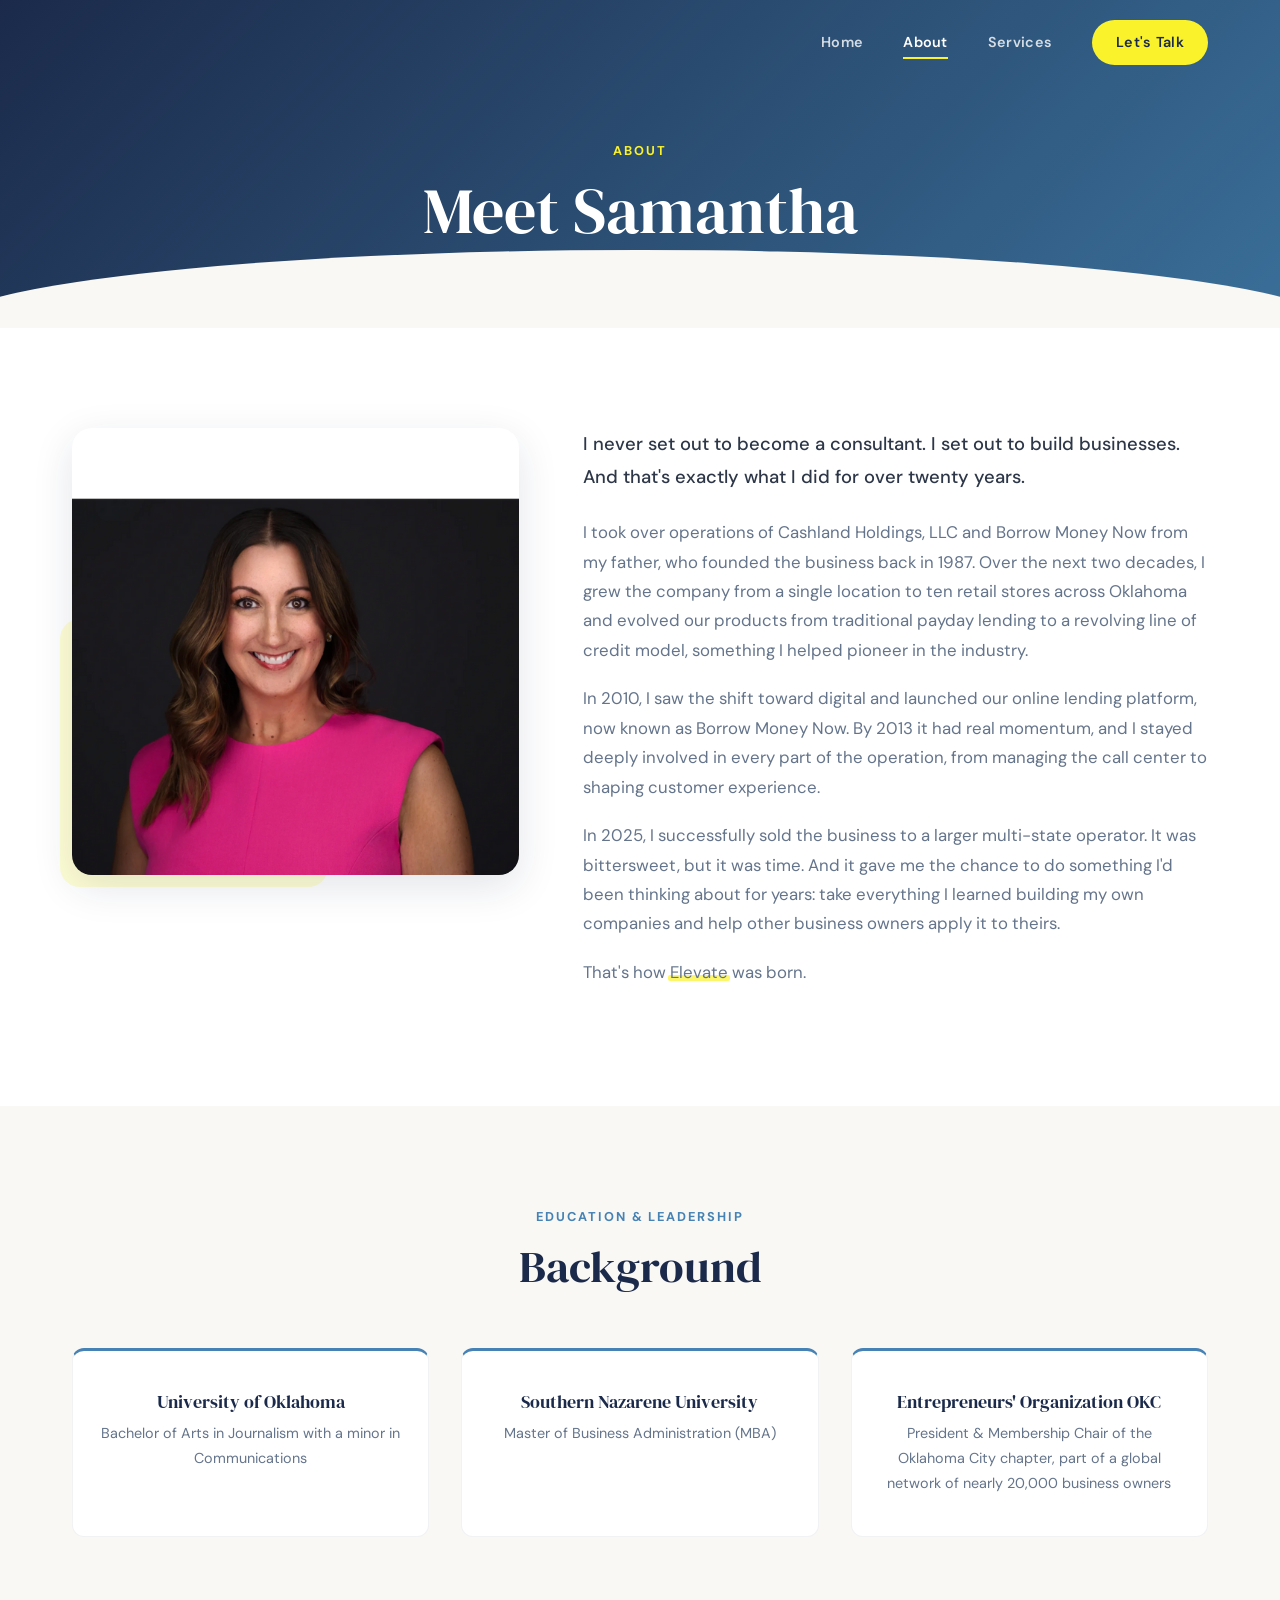
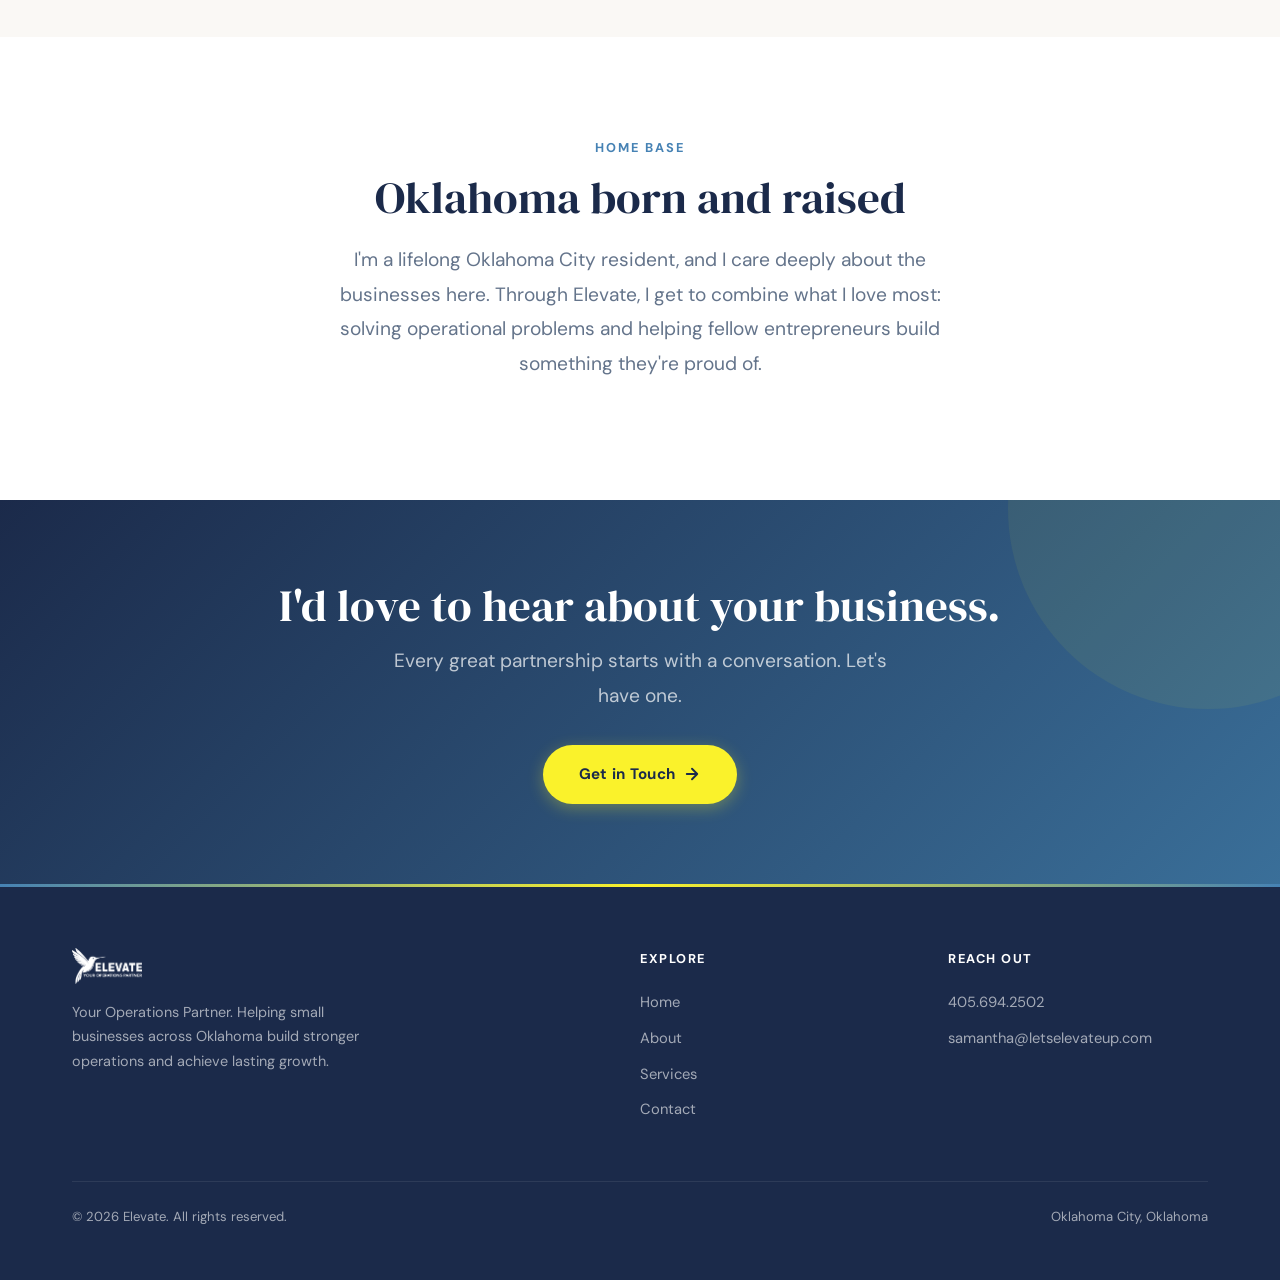
==== commit 49961b31: "polish: remove AI-ish elements, add logo variants, improve design - Remove background from logo, cre" ====
--- a/about.html
+++ b/about.html
@@ -18,7 +18,8 @@
   <nav class="nav">
     <div class="container nav__inner">
       <a href="index.html" class="nav__logo">
-        <img src="assets/logo-full.jpg" alt="Elevate - Your Operations Partner">
+        <img src="assets/logo-white.png" alt="Elevate - Your Operations Partner" class="logo-white">
+        <img src="assets/logo.png" alt="Elevate - Your Operations Partner" class="logo-color">
       </a>
       <button class="nav__toggle" aria-label="Toggle navigation">
         <span></span><span></span><span></span>
@@ -66,25 +67,16 @@
       <div class="credentials stagger">
 
         <div class="credential-card reveal">
-          <div class="credential-card__icon">
-            <svg viewBox="0 0 24 24" xmlns="http://www.w3.org/2000/svg"><path d="M5 13.18v4L12 21l7-3.82v-4L12 17l-7-3.82zM12 3L1 9l11 6 9-4.91V17h2V9L12 3z"/></svg>
-          </div>
           <h3>University of Oklahoma</h3>
           <p>Bachelor of Arts in Journalism with a minor in Communications</p>
         </div>
 
         <div class="credential-card reveal">
-          <div class="credential-card__icon">
-            <svg viewBox="0 0 24 24" xmlns="http://www.w3.org/2000/svg"><path d="M5 13.18v4L12 21l7-3.82v-4L12 17l-7-3.82zM12 3L1 9l11 6 9-4.91V17h2V9L12 3z"/></svg>
-          </div>
           <h3>Southern Nazarene University</h3>
           <p>Master of Business Administration (MBA)</p>
         </div>
 
         <div class="credential-card reveal">
-          <div class="credential-card__icon">
-            <svg viewBox="0 0 24 24" xmlns="http://www.w3.org/2000/svg"><path d="M16 11c1.66 0 2.99-1.34 2.99-3S17.66 5 16 5s-3 1.34-3 3 1.34 3 3 3zm-8 0c1.66 0 2.99-1.34 2.99-3S9.66 5 8 5 5 6.34 5 8s1.34 3 3 3zm0 2c-2.33 0-7 1.17-7 3.5V19h14v-2.5c0-2.33-4.67-3.5-7-3.5zm8 0c-.29 0-.62.02-.97.05 1.16.84 1.97 1.97 1.97 3.45V19h6v-2.5c0-2.33-4.67-3.5-7-3.5z"/></svg>
-          </div>
           <h3>Entrepreneurs' Organization OKC</h3>
           <p>President &amp; Membership Chair of the Oklahoma City chapter, part of a global network of nearly 20,000 business owners</p>
         </div>
@@ -119,7 +111,7 @@
     <div class="container">
       <div class="footer__inner">
         <div class="footer__brand">
-          <img src="assets/logo-full.jpg" alt="Elevate">
+          <img src="assets/logo-white.png" alt="Elevate">
           <p>Your Operations Partner. Helping small businesses across Oklahoma build stronger operations and achieve lasting growth.</p>
         </div>
         <div class="footer__links">
--- a/css/styles.css
+++ b/css/styles.css
@@ -69,8 +69,22 @@
 p { margin-bottom: 1.2rem; }
 
 .highlight {
-  background: linear-gradient(transparent 60%, var(--yellow-soft) 60%);
-  padding: 0 4px;
+  position: relative;
+  display: inline;
+  white-space: nowrap;
+}
+
+.highlight::after {
+  content: '';
+  position: absolute;
+  bottom: 2px;
+  left: -2px;
+  right: -2px;
+  height: 6px;
+  background: var(--yellow);
+  z-index: -1;
+  border-radius: 2px;
+  opacity: 0.7;
 }
 
 .eyebrow {
@@ -193,15 +207,24 @@
   display: flex;
   align-items: center;
   z-index: 1001;
+  position: relative;
 }
 
 .nav__logo img {
   height: 44px;
   width: auto;
-  transition: height 0.3s var(--ease-out);
-}
+  transition: all 0.4s var(--ease-out);
+  position: absolute;
+}
+
+.nav__logo .logo-white { opacity: 1; }
+.nav__logo .logo-color { opacity: 0; }
 
 .nav.scrolled .nav__logo img { height: 36px; }
+.nav.scrolled .nav__logo .logo-white { opacity: 0; }
+.nav.scrolled .nav__logo .logo-color { opacity: 1; }
+
+/* On inner pages with page-header, nav starts transparent too */
 
 .nav__links {
   display: flex;
@@ -384,42 +407,7 @@
   z-index: 0;
 }
 
-/* ── Stats Bar ──────────────────────────── */
-.stats {
-  padding: 60px 0;
-  position: relative;
-  z-index: 2;
-}
-
-.stats__inner {
-  display: flex;
-  justify-content: center;
-  gap: 80px;
-}
-
-.stat {
-  text-align: center;
-}
-
-.stat__number {
-  font-family: 'DM Serif Display', serif;
-  font-size: 3rem;
-  color: var(--navy);
-  line-height: 1;
-  margin-bottom: 4px;
-}
-
-.stat__number span {
-  color: var(--blue);
-}
-
-.stat__label {
-  font-size: 0.85rem;
-  font-weight: 600;
-  color: var(--text-light);
-  letter-spacing: 0.05em;
-  text-transform: uppercase;
-}
+/* ── (Stats bar removed) ────────────────── */
 
 /* ── Why Section ────────────────────────── */
 .why { background: var(--white); }
@@ -436,30 +424,21 @@
 }
 
 .why-card {
-  padding: 40px 32px;
-  border-radius: var(--radius-lg);
+  padding: 36px 32px;
+  padding-left: 36px;
+  border-radius: var(--radius);
   background: var(--cream);
-  border: 1px solid transparent;
-  transition: all 0.4s var(--ease-out);
+  border-left: 4px solid var(--blue-soft);
+  transition: all 0.5s var(--ease-out);
   position: relative;
 }
 
 .why-card:hover {
-  border-color: var(--yellow);
-  transform: translateY(-4px);
+  border-left-color: var(--yellow);
+  transform: translateX(6px);
   box-shadow: var(--shadow-md);
-}
-
-.why-card__number {
-  font-family: 'DM Serif Display', serif;
-  font-size: 4rem;
-  color: var(--cream-dark);
-  line-height: 1;
-  margin-bottom: 16px;
-  transition: color 0.4s;
-}
-
-.why-card:hover .why-card__number { color: var(--yellow); }
+  background: var(--white);
+}
 
 .why-card h3 { margin-bottom: 12px; }
 
@@ -477,48 +456,39 @@
 }
 
 .service-card {
-  padding: 36px 32px;
+  padding: 32px 28px;
   border-radius: var(--radius);
   background: var(--white);
   border: 1px solid rgba(27,42,74,0.06);
-  transition: all 0.4s var(--ease-out);
-  display: flex;
-  gap: 20px;
-  align-items: flex-start;
+  transition: all 0.5s var(--ease-out);
   cursor: default;
-}
+  position: relative;
+  overflow: hidden;
+}
+
+.service-card::before {
+  content: '';
+  position: absolute;
+  top: 0;
+  left: 0;
+  width: 0;
+  height: 3px;
+  background: linear-gradient(90deg, var(--blue), var(--yellow));
+  transition: width 0.5s var(--ease-out);
+}
+
+.service-card:hover::before { width: 100%; }
 
 .service-card:hover {
-  transform: translateY(-3px);
+  transform: translateY(-4px);
   box-shadow: var(--shadow-lg);
-  border-color: var(--yellow);
-}
-
-.service-card__icon {
-  width: 48px;
-  height: 48px;
-  min-width: 48px;
-  background: linear-gradient(135deg, var(--blue), var(--blue-deep));
-  border-radius: 12px;
-  display: flex;
-  align-items: center;
-  justify-content: center;
-  transition: transform 0.4s var(--ease-spring);
-}
-
-.service-card:hover .service-card__icon { transform: rotate(-6deg) scale(1.05); }
-
-.service-card__icon svg {
-  width: 22px;
-  height: 22px;
-  fill: var(--white);
 }
 
 .service-card h3 {
-  font-family: 'DM Sans', sans-serif;
-  font-weight: 700;
-  font-size: 1.1rem;
-  margin-bottom: 8px;
+  font-family: 'DM Serif Display', Georgia, serif;
+  font-weight: 400;
+  font-size: 1.15rem;
+  margin-bottom: 10px;
   color: var(--navy);
 }
 
@@ -526,19 +496,12 @@
   font-size: 0.92rem;
   color: var(--text-light);
   margin-bottom: 0;
-  line-height: 1.65;
+  line-height: 1.7;
 }
 
 /* Home services — compact overview */
 .services-overview .services-grid {
   grid-template-columns: repeat(4, 1fr);
-}
-
-.services-overview .service-card {
-  flex-direction: column;
-  text-align: center;
-  align-items: center;
-  padding: 32px 24px;
 }
 
 /* ── Steps / How It Works ───────────────── */
@@ -707,38 +670,22 @@
   text-align: center;
   padding: 40px 28px;
   background: var(--white);
-  border-radius: var(--radius-lg);
+  border-radius: var(--radius);
   border: 1px solid rgba(27,42,74,0.06);
-  transition: all 0.4s var(--ease-out);
+  border-top: 3px solid var(--blue);
+  transition: all 0.5s var(--ease-out);
 }
 
 .credential-card:hover {
   transform: translateY(-4px);
   box-shadow: var(--shadow-md);
-  border-color: var(--yellow);
-}
-
-.credential-card__icon {
-  width: 56px;
-  height: 56px;
-  margin: 0 auto 16px;
-  background: linear-gradient(135deg, var(--blue), var(--blue-deep));
-  border-radius: 14px;
-  display: flex;
-  align-items: center;
-  justify-content: center;
-}
-
-.credential-card__icon svg {
-  width: 24px;
-  height: 24px;
-  fill: var(--white);
+  border-top-color: var(--yellow);
 }
 
 .credential-card h3 {
-  font-family: 'DM Sans', sans-serif;
-  font-weight: 700;
-  font-size: 1.05rem;
+  font-family: 'DM Serif Display', Georgia, serif;
+  font-weight: 400;
+  font-size: 1.15rem;
   margin-bottom: 8px;
 }
 
@@ -992,6 +939,27 @@
   to { opacity: 1; transform: scale(1); }
 }
 
+@keyframes gradientShift {
+  0% { background-position: 0% 50%; }
+  50% { background-position: 100% 50%; }
+  100% { background-position: 0% 50%; }
+}
+
+@keyframes floatGentle {
+  0%, 100% { transform: translateY(0); }
+  50% { transform: translateY(-8px); }
+}
+
+.hero::before {
+  animation: gradientShift 15s ease infinite;
+  background-size: 200% 200%;
+}
+
+.hero__image img {
+  animation: floatGentle 6s ease-in-out infinite;
+  animation-delay: 1s;
+}
+
 /* ── Responsive ─────────────────────────── */
 
 /* Tablet */
@@ -1009,7 +977,7 @@
 
   .why__grid { grid-template-columns: 1fr 1fr; }
   .services-overview .services-grid { grid-template-columns: repeat(2, 1fr); }
-  .services-grid { grid-template-columns: 1fr; }
+  .services-grid { grid-template-columns: 1fr 1fr; }
 
   .about-bio { grid-template-columns: 1fr; text-align: center; }
   .about-bio__image img { max-width: 360px; margin: 0 auto; }
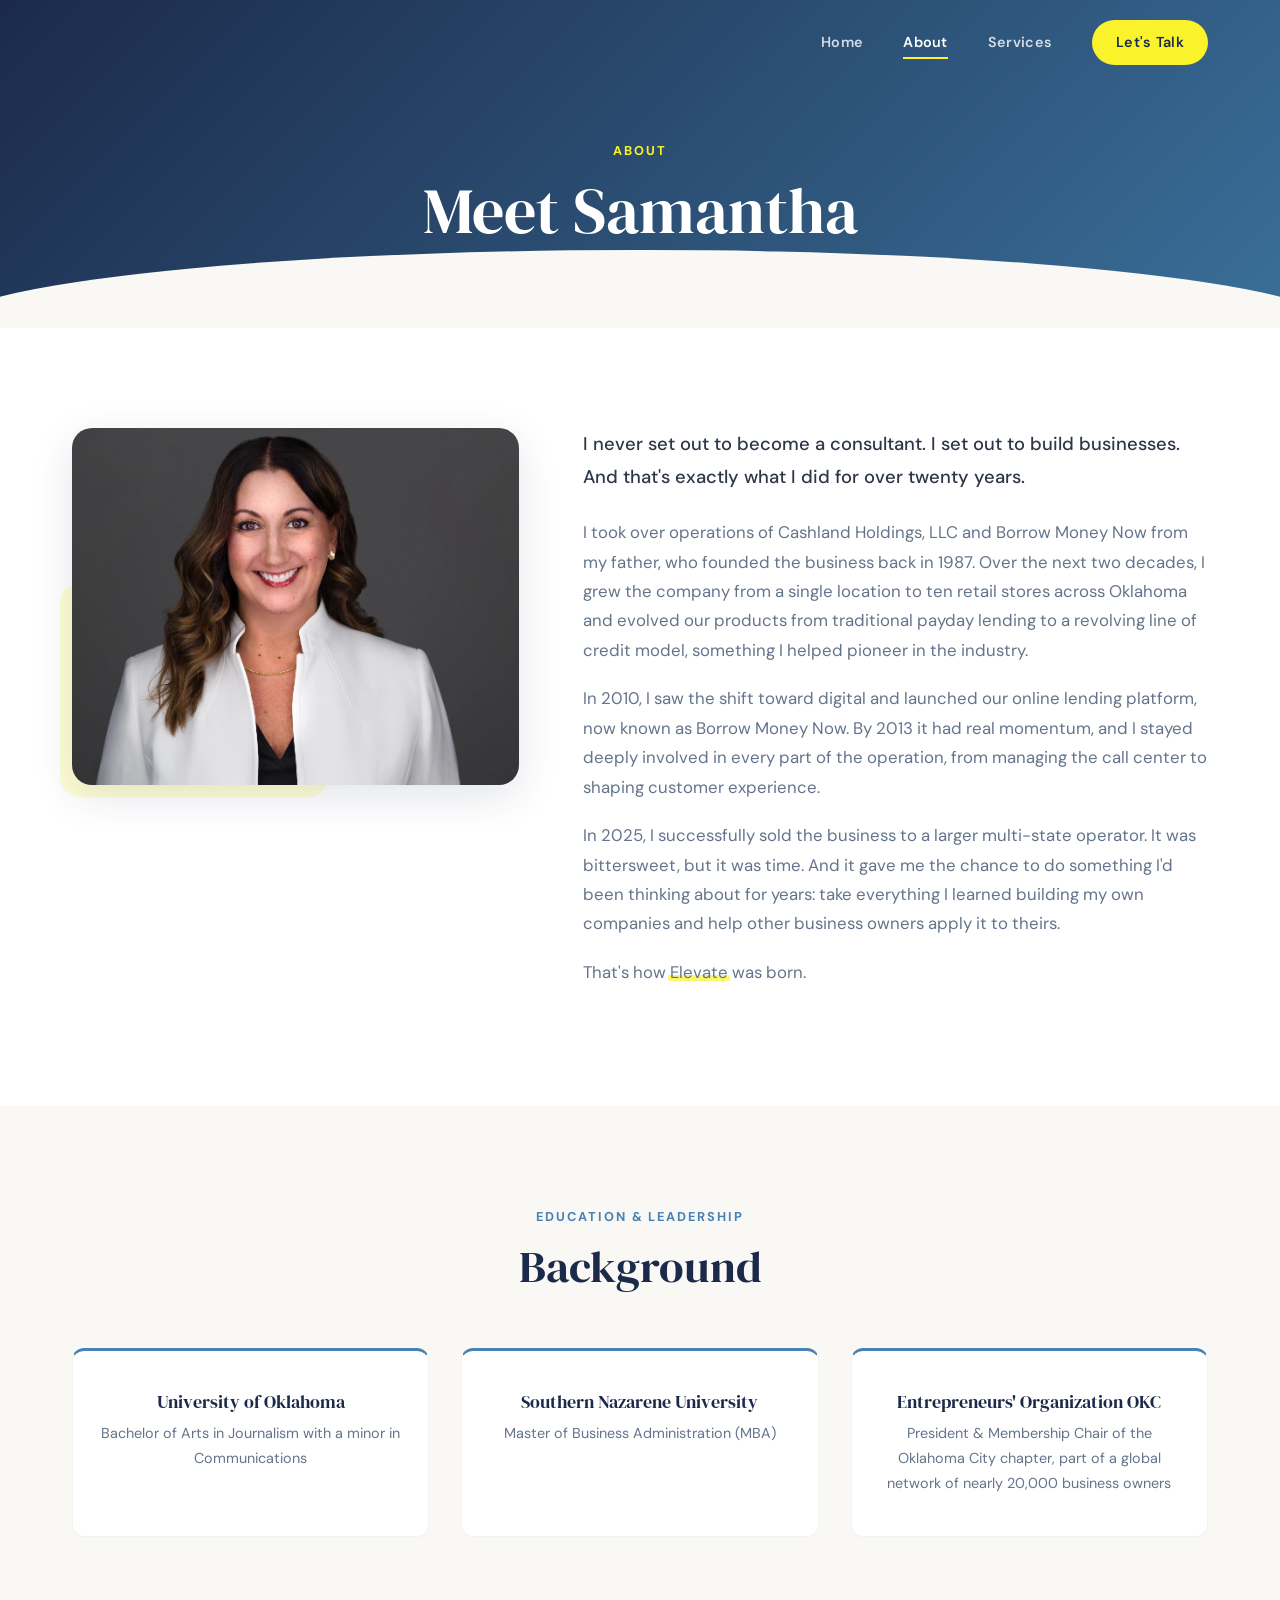
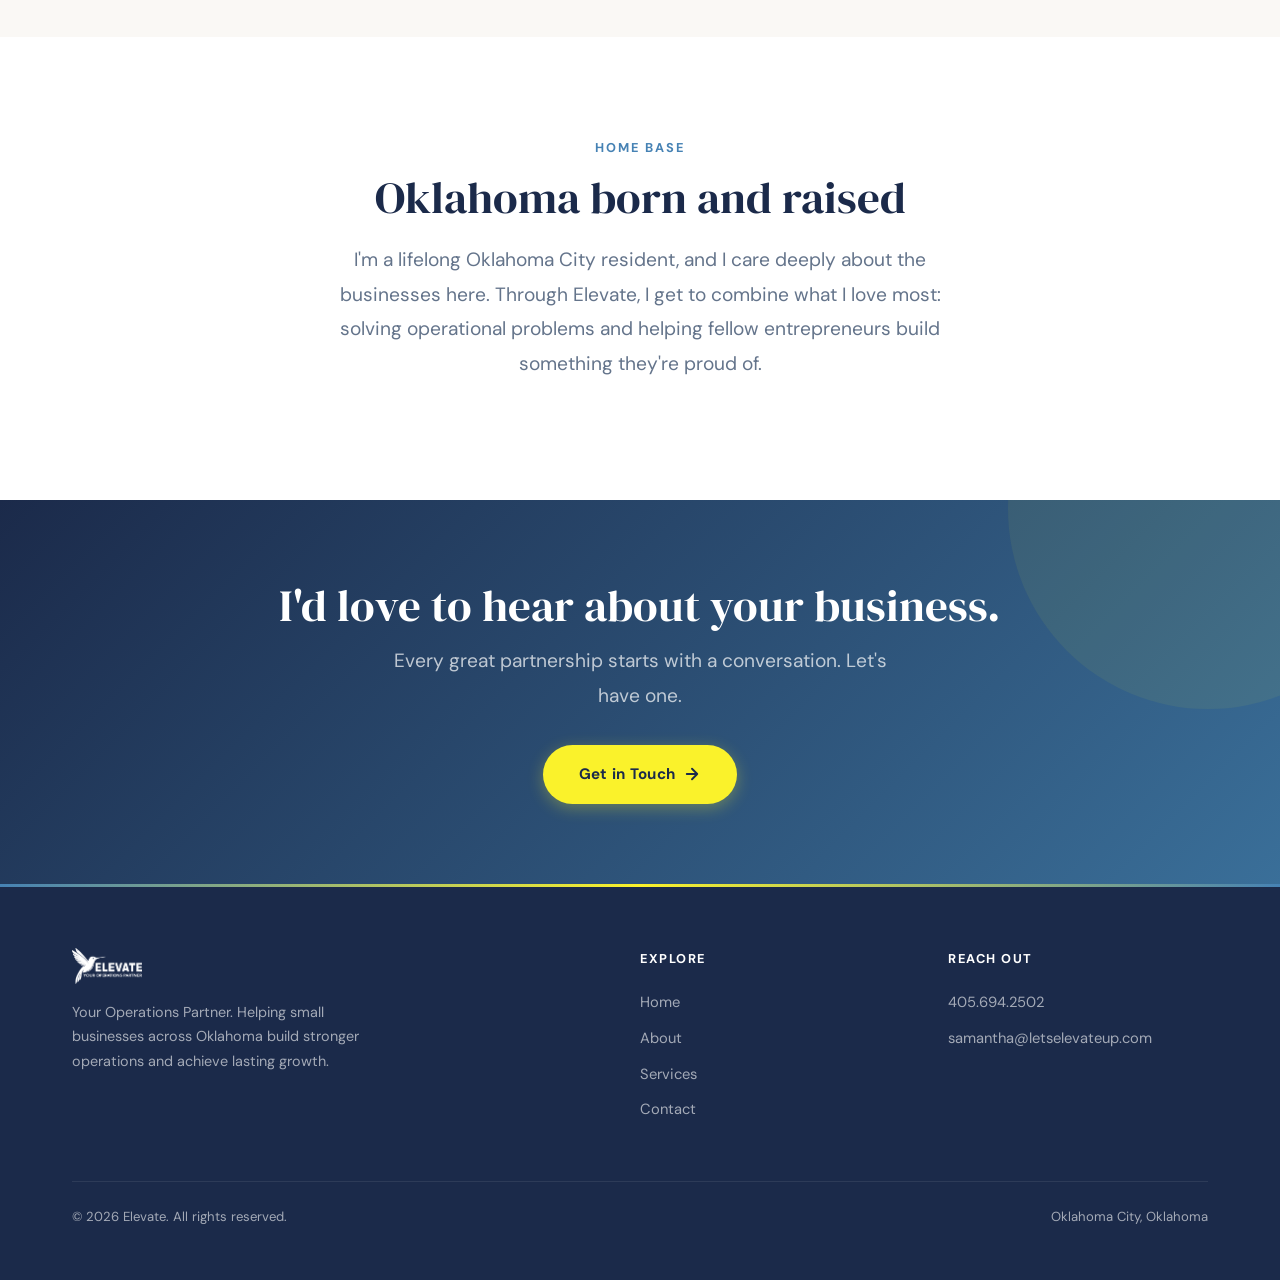
==== commit a075612a: "add second headshot to about page for visual variety Co-Authored-By: Claude Opus 4.6 (1M context) <n" ====
--- a/about.html
+++ b/about.html
@@ -45,7 +45,7 @@
   <section class="section" style="background: var(--white);">
     <div class="container about-bio">
       <div class="about-bio__image reveal-left">
-        <img src="assets/headshot.png" alt="Samantha Bentson, Founder and CEO of Elevate">
+        <img src="assets/headshot-2.jpg" alt="Samantha Bentson, Founder and CEO of Elevate">
       </div>
       <div class="about-bio__text reveal-right">
         <p class="lead">I never set out to become a consultant. I set out to build businesses. And that's exactly what I did for over twenty years.</p>
